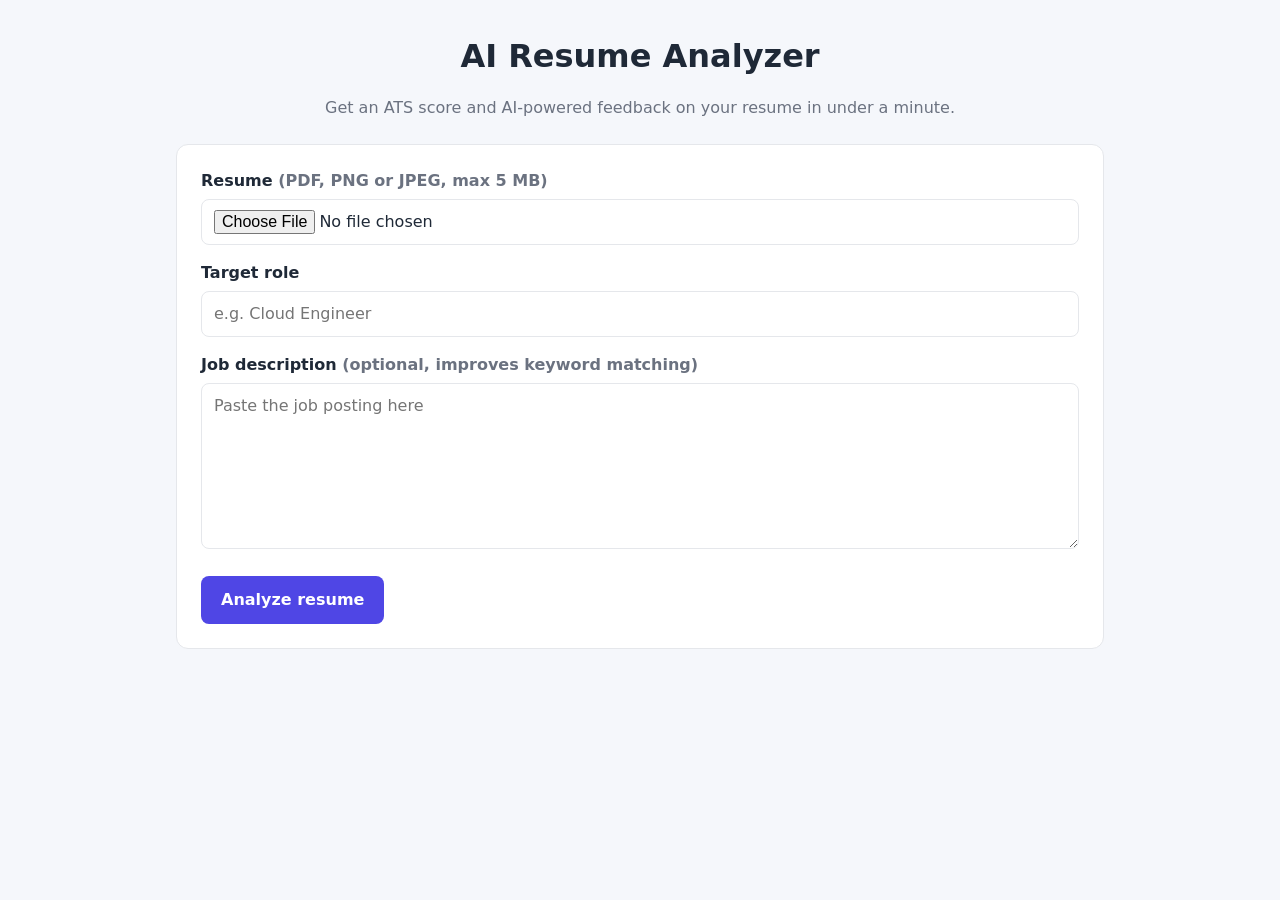
==== frontend/index.html @ 2b6183c2 "feat(ui): build dashboard with upload, live progress and results view" ====
<!doctype html>
<html lang="en">
<head>
  <meta charset="utf-8">
  <meta name="viewport" content="width=device-width, initial-scale=1">
  <title>AI Resume Analyzer</title>
  <link rel="stylesheet" href="styles.css">
</head>
<body>
  <main class="container">

    <header class="page-header">
      <h1>AI Resume Analyzer</h1>
      <p class="subtitle">Get an ATS score and AI-powered feedback on your resume in under a minute.</p>
    </header>

    <!-- 1. Upload form -->
    <section id="upload-section" class="card">
      <form id="upload-form" novalidate>
        <label for="resume-file">Resume <span class="muted">(PDF, PNG or JPEG, max 5 MB)</span></label>
        <input type="file" id="resume-file"
               accept=".pdf,.png,.jpg,.jpeg,application/pdf,image/png,image/jpeg">

        <label for="target-role">Target role</label>
        <input type="text" id="target-role" maxlength="100" placeholder="e.g. Cloud Engineer">

        <label for="job-description">Job description <span class="muted">(optional, improves keyword matching)</span></label>
        <textarea id="job-description" rows="6" maxlength="5000"
                  placeholder="Paste the job posting here"></textarea>

        <button type="submit" id="submit-btn">Analyze resume</button>
        <p id="form-error" class="error" role="alert" hidden></p>
      </form>
    </section>

    <!-- 2. Progress -->
    <section id="progress-section" class="card" hidden>
      <h2>Analyzing your resume…</h2>
      <ol class="steps" id="steps">
        <li>Uploading</li>
        <li>Reading document</li>
        <li>AI analysis</li>
        <li>Done</li>
      </ol>
      <p id="progress-text" class="muted"></p>
    </section>

    <!-- 3. Results -->
    <section id="results-section" hidden>
      <div class="card score-card">
        <div class="score-block">
          <p class="muted">ATS score<span id="result-role"></span></p>
          <p class="score"><span id="ats-score">0</span><span class="score-max">/100</span></p>
        </div>
        <div id="section-scores" class="section-scores"></div>
      </div>

      <div class="grid">
        <div class="card">
          <h3>Strengths</h3>
          <ul id="strengths-list"></ul>
        </div>
        <div class="card">
          <h3>Missing keywords</h3>
          <div id="keywords-list" class="chips"></div>
        </div>
        <div class="card wide">
          <h3>Suggested improvements</h3>
          <ol id="improvements-list"></ol>
        </div>
        <div class="card">
          <h3>Recommended skills</h3>
          <div id="skills-list" class="chips"></div>
        </div>
        <div class="card">
          <h3>Professional summary</h3>
          <p id="summary-text"></p>
          <button type="button" id="copy-summary" class="secondary">Copy summary</button>
        </div>
      </div>

      <button type="button" id="analyze-another" class="secondary">Analyze another resume</button>
    </section>

  </main>

  <script src="config.js"></script>
  <script src="app.js"></script>
</body>
</html>
---- frontend/styles.css ----
:root {
  --bg: #f5f7fb;
  --card: #ffffff;
  --text: #1f2937;
  --muted: #6b7280;
  --border: #e5e7eb;
  --primary: #4f46e5;
  --primary-hover: #4338ca;
  --good: #16a34a;
  --ok: #d97706;
  --bad: #dc2626;
  --radius: 12px;
}

* { box-sizing: border-box; }

body {
  margin: 0;
  background: var(--bg);
  color: var(--text);
  font-family: system-ui, -apple-system, "Segoe UI", Roboto, sans-serif;
  line-height: 1.5;
}

.container { max-width: 960px; margin: 0 auto; padding: 32px 16px 64px; }

.page-header { text-align: center; margin-bottom: 24px; }
.page-header h1 { margin: 0 0 4px; font-size: 2rem; }
.subtitle, .muted { color: var(--muted); }

.card {
  background: var(--card);
  border: 1px solid var(--border);
  border-radius: var(--radius);
  padding: 24px;
  margin-bottom: 16px;
}
.card h2, .card h3 { margin-top: 0; }

/* Form */
label { display: block; font-weight: 600; margin: 16px 0 6px; }
label:first-child { margin-top: 0; }
input[type="text"], textarea, input[type="file"] {
  width: 100%;
  padding: 10px 12px;
  border: 1px solid var(--border);
  border-radius: 8px;
  font: inherit;
  background: #fff;
}
textarea { resize: vertical; }

button {
  margin-top: 20px;
  padding: 12px 20px;
  border: none;
  border-radius: 8px;
  background: var(--primary);
  color: #fff;
  font: inherit;
  font-weight: 600;
  cursor: pointer;
}
button:hover { background: var(--primary-hover); }
button:disabled { opacity: 0.6; cursor: not-allowed; }
button.secondary { background: transparent; color: var(--primary); border: 1px solid var(--primary); }
button.secondary:hover { background: #eef2ff; }

.error { color: var(--bad); margin: 12px 0 0; }

/* Progress steps */
.steps { list-style: none; padding: 0; display: flex; gap: 8px; flex-wrap: wrap; }
.steps li {
  flex: 1;
  min-width: 120px;
  padding: 10px;
  border-radius: 8px;
  background: var(--bg);
  color: var(--muted);
  text-align: center;
  font-size: 0.9rem;
}
.steps li.active { background: #eef2ff; color: var(--primary); font-weight: 600; }
.steps li.done { background: #dcfce7; color: var(--good); }

/* Score */
.score-card { display: flex; gap: 32px; align-items: center; flex-wrap: wrap; }
.score-block { min-width: 160px; }
.score-block p { margin: 0; }
.score { font-size: 3.5rem; font-weight: 800; line-height: 1.1; }
.score-max { font-size: 1.25rem; color: var(--muted); font-weight: 600; }
.score.good { color: var(--good); }
.score.ok { color: var(--ok); }
.score.bad { color: var(--bad); }

.section-scores { flex: 1; min-width: 240px; }
.score-row { display: grid; grid-template-columns: 110px 1fr 36px; gap: 10px; align-items: center; margin: 6px 0; }
.score-row .bar { height: 8px; background: var(--bg); border-radius: 999px; overflow: hidden; }
.score-row .fill { height: 100%; background: var(--primary); border-radius: 999px; }
.score-row .label { text-transform: capitalize; font-size: 0.9rem; }
.score-row .value { text-align: right; font-weight: 600; font-size: 0.9rem; }

/* Results grid */
.grid { display: grid; grid-template-columns: 1fr 1fr; gap: 16px; }
.grid .card { margin-bottom: 0; }
.grid .wide { grid-column: 1 / -1; }
.grid ul, .grid ol { margin: 0; padding-left: 20px; }
.grid li { margin-bottom: 6px; }

.chips { display: flex; flex-wrap: wrap; gap: 8px; }
.chip { padding: 4px 12px; border-radius: 999px; background: #eef2ff; color: var(--primary); font-size: 0.875rem; }

#results-section > button { margin-top: 24px; }

/* Mobile */
@media (max-width: 640px) {
  .grid { grid-template-columns: 1fr; }
  .score { font-size: 2.75rem; }
}
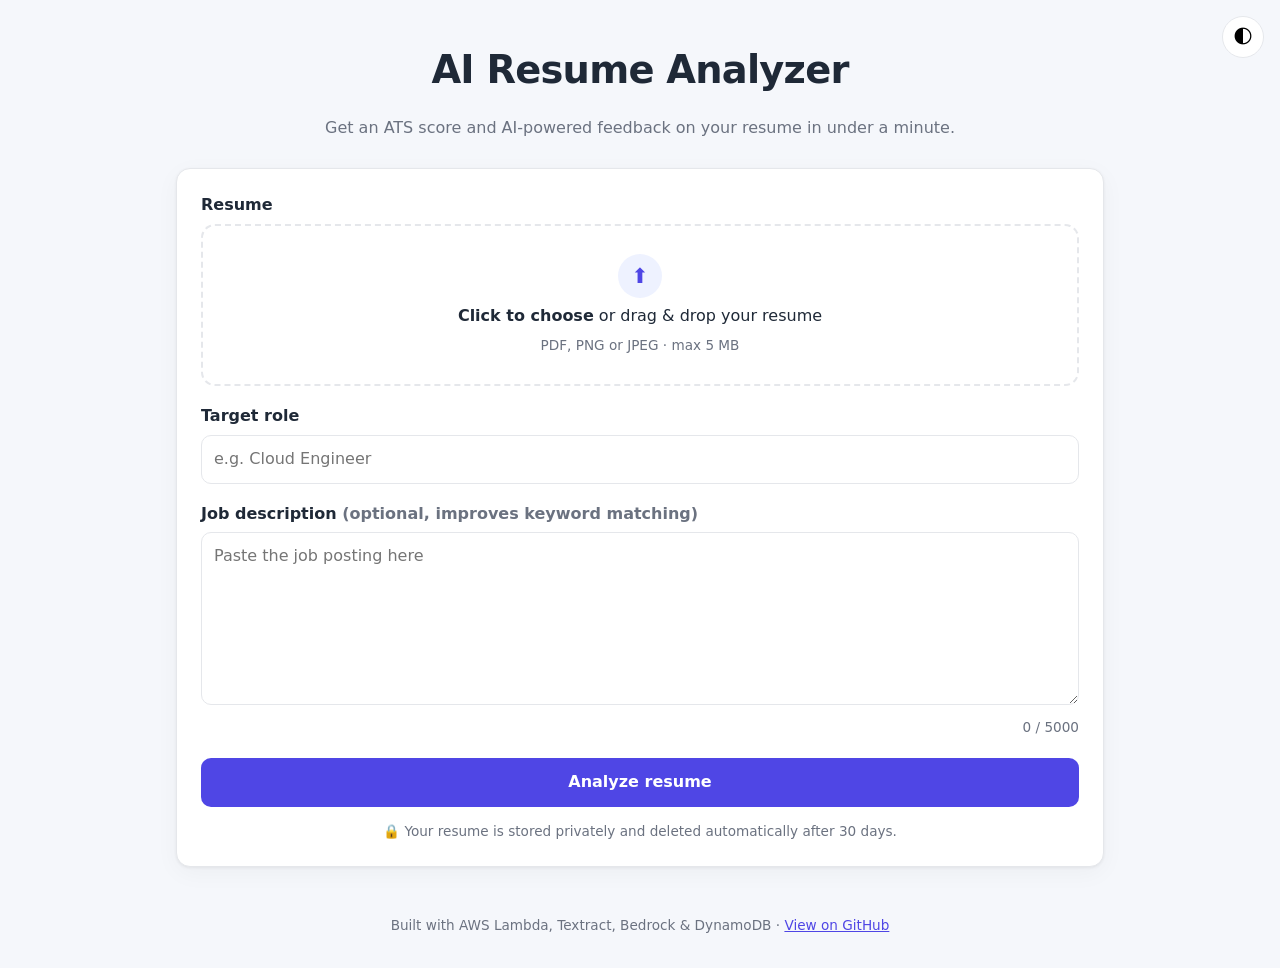
==== commit 1c4c1833: "feat(ui): polish dashboard and host on CloudFront with private S3 origin" ====
--- a/frontend/index.html
+++ b/frontend/index.html
@@ -4,9 +4,20 @@
   <meta charset="utf-8">
   <meta name="viewport" content="width=device-width, initial-scale=1">
   <title>AI Resume Analyzer</title>
+  <meta name="description" content="Get an ATS score and AI-powered feedback on your resume in under a minute.">
+  <link rel="icon" href="data:image/svg+xml,<svg xmlns='http://www.w3.org/2000/svg' viewBox='0 0 100 100'><text y='.9em' font-size='90'>📄</text></svg>">
   <link rel="stylesheet" href="styles.css">
+  <script>
+    // Apply a saved theme before the page paints, to avoid a flash of the wrong colors
+    try {
+      const saved = localStorage.getItem("theme");
+      if (saved) document.documentElement.dataset.theme = saved;
+    } catch (e) { /* storage unavailable */ }
+  </script>
 </head>
 <body>
+  <button type="button" id="theme-toggle" class="theme-toggle no-print" aria-label="Toggle dark mode">🌓</button>
+
   <main class="container">
 
     <header class="page-header">
@@ -17,9 +28,14 @@
     <!-- 1. Upload form -->
     <section id="upload-section" class="card">
       <form id="upload-form" novalidate>
-        <label for="resume-file">Resume <span class="muted">(PDF, PNG or JPEG, max 5 MB)</span></label>
-        <input type="file" id="resume-file"
-               accept=".pdf,.png,.jpg,.jpeg,application/pdf,image/png,image/jpeg">
+        <span class="field-label">Resume</span>
+        <label for="resume-file" id="dropzone" class="dropzone">
+          <input type="file" id="resume-file" class="visually-hidden"
+                 accept=".pdf,.png,.jpg,.jpeg,application/pdf,image/png,image/jpeg">
+          <span class="dropzone-icon" aria-hidden="true">⬆</span>
+          <span id="dropzone-text"><strong>Click to choose</strong> or drag &amp; drop your resume</span>
+          <span class="muted small">PDF, PNG or JPEG · max 5 MB</span>
+        </label>
 
         <label for="target-role">Target role</label>
         <input type="text" id="target-role" maxlength="100" placeholder="e.g. Cloud Engineer">
@@ -27,9 +43,11 @@
         <label for="job-description">Job description <span class="muted">(optional, improves keyword matching)</span></label>
         <textarea id="job-description" rows="6" maxlength="5000"
                   placeholder="Paste the job posting here"></textarea>
+        <p class="muted small char-count"><span id="jd-count">0</span> / 5000</p>
 
-        <button type="submit" id="submit-btn">Analyze resume</button>
+        <button type="submit" id="submit-btn" class="primary">Analyze resume</button>
         <p id="form-error" class="error" role="alert" hidden></p>
+        <p class="muted small privacy">🔒 Your resume is stored privately and deleted automatically after 30 days.</p>
       </form>
     </section>
 
@@ -37,52 +55,70 @@
     <section id="progress-section" class="card" hidden>
       <h2>Analyzing your resume…</h2>
       <ol class="steps" id="steps">
-        <li>Uploading</li>
-        <li>Reading document</li>
-        <li>AI analysis</li>
-        <li>Done</li>
+        <li><span class="step-icon"></span>Uploading</li>
+        <li><span class="step-icon"></span>Reading document</li>
+        <li><span class="step-icon"></span>AI analysis</li>
+        <li><span class="step-icon"></span>Done</li>
       </ol>
-      <p id="progress-text" class="muted"></p>
+      <p class="muted"><span id="progress-text">Starting…</span> · <span id="elapsed">0s</span></p>
     </section>
 
     <!-- 3. Results -->
     <section id="results-section" hidden>
       <div class="card score-card">
-        <div class="score-block">
-          <p class="muted">ATS score<span id="result-role"></span></p>
-          <p class="score"><span id="ats-score">0</span><span class="score-max">/100</span></p>
+        <div class="gauge">
+          <svg viewBox="0 0 120 120" aria-hidden="true">
+            <circle class="gauge-track" cx="60" cy="60" r="52"></circle>
+            <circle class="gauge-fill" id="gauge-fill" cx="60" cy="60" r="52"></circle>
+          </svg>
+          <div class="gauge-label">
+            <span id="ats-score">0</span>
+            <span class="muted small">ATS score</span>
+          </div>
         </div>
-        <div id="section-scores" class="section-scores"></div>
+        <div class="score-details">
+          <h2 id="score-headline"></h2>
+          <p class="muted" id="result-role"></p>
+          <div id="section-scores" class="section-scores"></div>
+        </div>
       </div>
 
       <div class="grid">
         <div class="card">
-          <h3>Strengths</h3>
+          <h3>💪 Strengths</h3>
           <ul id="strengths-list"></ul>
         </div>
         <div class="card">
-          <h3>Missing keywords</h3>
+          <h3>🔍 Missing keywords</h3>
           <div id="keywords-list" class="chips"></div>
         </div>
         <div class="card wide">
-          <h3>Suggested improvements</h3>
+          <h3>🛠️ Suggested improvements</h3>
           <ol id="improvements-list"></ol>
         </div>
         <div class="card">
-          <h3>Recommended skills</h3>
+          <h3>📚 Recommended skills</h3>
           <div id="skills-list" class="chips"></div>
         </div>
         <div class="card">
-          <h3>Professional summary</h3>
+          <h3>✍️ Professional summary</h3>
           <p id="summary-text"></p>
-          <button type="button" id="copy-summary" class="secondary">Copy summary</button>
+          <button type="button" id="copy-summary" class="secondary no-print">Copy summary</button>
         </div>
       </div>
 
-      <button type="button" id="analyze-another" class="secondary">Analyze another resume</button>
+      <div class="actions no-print">
+        <button type="button" id="download-report" class="primary">Download report (PDF)</button>
+        <button type="button" id="analyze-another" class="secondary">Analyze another resume</button>
+      </div>
     </section>
 
   </main>
+
+  <footer class="footer no-print">
+    Built with AWS Lambda, Textract, Bedrock &amp; DynamoDB ·
+    <a href="https://github.com/RisheDubs/ai-resume-analyzer" target="_blank" rel="noopener">View on GitHub</a>
+  </footer>
 
   <script src="config.js"></script>
   <script src="app.js"></script>
--- a/frontend/styles.css
+++ b/frontend/styles.css
@@ -1,17 +1,65 @@
+/* ---------- Theme ---------- */
 :root {
+  color-scheme: light;
   --bg: #f5f7fb;
   --card: #ffffff;
   --text: #1f2937;
   --muted: #6b7280;
   --border: #e5e7eb;
+  --input-bg: #ffffff;
+  --track: #e5e7eb;
   --primary: #4f46e5;
   --primary-hover: #4338ca;
+  --primary-soft: #eef2ff;
   --good: #16a34a;
+  --good-soft: #dcfce7;
   --ok: #d97706;
   --bad: #dc2626;
-  --radius: 12px;
-}
-
+  --radius: 14px;
+  --shadow: 0 1px 3px rgba(0, 0, 0, 0.06), 0 6px 24px rgba(0, 0, 0, 0.04);
+}
+
+@media (prefers-color-scheme: dark) {
+  :root:not([data-theme="light"]) {
+    color-scheme: dark;
+    --bg: #0f172a;
+    --card: #1e293b;
+    --text: #e2e8f0;
+    --muted: #94a3b8;
+    --border: #334155;
+    --input-bg: #0f172a;
+    --track: #334155;
+    --primary: #818cf8;
+    --primary-hover: #a5b4fc;
+    --primary-soft: #312e81;
+    --good: #4ade80;
+    --good-soft: #14532d;
+    --ok: #fbbf24;
+    --bad: #f87171;
+    --shadow: none;
+  }
+}
+
+:root[data-theme="dark"] {
+  color-scheme: dark;
+  --bg: #0f172a;
+  --card: #1e293b;
+  --text: #e2e8f0;
+  --muted: #94a3b8;
+  --border: #334155;
+  --input-bg: #0f172a;
+  --track: #334155;
+  --primary: #818cf8;
+  --primary-hover: #a5b4fc;
+  --primary-soft: #312e81;
+  --good: #4ade80;
+  --good-soft: #14532d;
+  --ok: #fbbf24;
+  --bad: #f87171;
+  --shadow: none;
+}
+
+/* ---------- Base ---------- */
 * { box-sizing: border-box; }
 
 body {
@@ -19,101 +67,212 @@
   background: var(--bg);
   color: var(--text);
   font-family: system-ui, -apple-system, "Segoe UI", Roboto, sans-serif;
-  line-height: 1.5;
-}
-
-.container { max-width: 960px; margin: 0 auto; padding: 32px 16px 64px; }
-
-.page-header { text-align: center; margin-bottom: 24px; }
-.page-header h1 { margin: 0 0 4px; font-size: 2rem; }
+  line-height: 1.55;
+  transition: background 0.2s, color 0.2s;
+}
+
+a { color: var(--primary); }
+
+.container { max-width: 960px; margin: 0 auto; padding: 40px 16px 32px; }
+
+.page-header { text-align: center; margin-bottom: 28px; }
+.page-header h1 { margin: 0 0 6px; font-size: clamp(1.75rem, 4vw, 2.4rem); letter-spacing: -0.02em; }
 .subtitle, .muted { color: var(--muted); }
+.small { font-size: 0.85rem; }
 
 .card {
   background: var(--card);
   border: 1px solid var(--border);
   border-radius: var(--radius);
+  box-shadow: var(--shadow);
   padding: 24px;
   margin-bottom: 16px;
 }
 .card h2, .card h3 { margin-top: 0; }
 
-/* Form */
-label { display: block; font-weight: 600; margin: 16px 0 6px; }
-label:first-child { margin-top: 0; }
-input[type="text"], textarea, input[type="file"] {
+.visually-hidden {
+  position: absolute; width: 1px; height: 1px; padding: 0; margin: -1px;
+  overflow: hidden; clip: rect(0, 0, 0, 0); border: 0;
+}
+
+/* ---------- Theme toggle ---------- */
+.theme-toggle {
+  position: fixed; top: 16px; right: 16px; z-index: 10;
+  width: 42px; height: 42px; padding: 0; margin: 0;
+  border-radius: 50%; border: 1px solid var(--border);
+  background: var(--card); font-size: 1.2rem; cursor: pointer;
+}
+.theme-toggle:hover { background: var(--primary-soft); }
+
+/* ---------- Form ---------- */
+label, .field-label { display: block; font-weight: 600; margin: 18px 0 6px; }
+.field-label { margin-top: 0; }
+
+input[type="text"], textarea {
   width: 100%;
-  padding: 10px 12px;
+  padding: 11px 12px;
   border: 1px solid var(--border);
-  border-radius: 8px;
+  border-radius: 10px;
+  background: var(--input-bg);
+  color: var(--text);
   font: inherit;
-  background: #fff;
+}
+input[type="text"]:focus, textarea:focus {
+  outline: none;
+  border-color: var(--primary);
+  box-shadow: 0 0 0 3px var(--primary-soft);
 }
 textarea { resize: vertical; }
-
+.char-count { text-align: right; margin: 4px 0 0; }
+
+.dropzone {
+  display: flex; flex-direction: column; align-items: center; gap: 6px;
+  margin: 0;
+  padding: 28px 16px;
+  border: 2px dashed var(--border);
+  border-radius: var(--radius);
+  background: var(--input-bg);
+  text-align: center;
+  font-weight: 400;
+  cursor: pointer;
+  transition: border-color 0.15s, background 0.15s;
+}
+.dropzone:hover, .dropzone.dragover { border-color: var(--primary); background: var(--primary-soft); }
+.dropzone.has-file { border-style: solid; border-color: var(--good); }
+.dropzone:focus-within { border-color: var(--primary); }
+.dropzone-icon {
+  width: 44px; height: 44px; display: grid; place-items: center;
+  border-radius: 50%; background: var(--primary-soft); color: var(--primary); font-size: 1.3rem;
+}
+
+/* ---------- Buttons ---------- */
 button {
   margin-top: 20px;
   padding: 12px 20px;
-  border: none;
-  border-radius: 8px;
-  background: var(--primary);
-  color: #fff;
+  border-radius: 10px;
   font: inherit;
   font-weight: 600;
   cursor: pointer;
-}
-button:hover { background: var(--primary-hover); }
+  transition: background 0.15s, transform 0.05s;
+}
+button:active { transform: translateY(1px); }
 button:disabled { opacity: 0.6; cursor: not-allowed; }
+button.primary { border: none; background: var(--primary); color: #fff; }
+button.primary:hover { background: var(--primary-hover); }
+:root[data-theme="dark"] button.primary { color: #0f172a; }
+@media (prefers-color-scheme: dark) {
+  :root:not([data-theme="light"]) button.primary { color: #0f172a; }
+}
 button.secondary { background: transparent; color: var(--primary); border: 1px solid var(--primary); }
-button.secondary:hover { background: #eef2ff; }
+button.secondary:hover { background: var(--primary-soft); }
+#submit-btn { width: 100%; }
 
 .error { color: var(--bad); margin: 12px 0 0; }
-
-/* Progress steps */
-.steps { list-style: none; padding: 0; display: flex; gap: 8px; flex-wrap: wrap; }
+.privacy { text-align: center; margin: 14px 0 0; }
+
+/* ---------- Progress ---------- */
+.steps { list-style: none; padding: 0; margin: 20px 0; display: grid; grid-template-columns: repeat(4, 1fr); gap: 8px; }
 .steps li {
-  flex: 1;
-  min-width: 120px;
-  padding: 10px;
-  border-radius: 8px;
+  display: flex; flex-direction: column; align-items: center; gap: 8px;
+  padding: 14px 8px;
+  border-radius: 10px;
   background: var(--bg);
   color: var(--muted);
   text-align: center;
   font-size: 0.9rem;
 }
-.steps li.active { background: #eef2ff; color: var(--primary); font-weight: 600; }
-.steps li.done { background: #dcfce7; color: var(--good); }
-
-/* Score */
+.step-icon {
+  width: 22px; height: 22px; border-radius: 50%;
+  border: 2px solid var(--border);
+  display: grid; place-items: center; font-size: 0.75rem; font-weight: 700;
+}
+.steps li.active { background: var(--primary-soft); color: var(--primary); font-weight: 600; }
+.steps li.active .step-icon {
+  border-color: var(--primary); border-top-color: transparent;
+  animation: spin 0.8s linear infinite;
+}
+.steps li.done { background: var(--good-soft); color: var(--good); }
+.steps li.done .step-icon { border-color: var(--good); background: var(--good); color: var(--card); }
+.steps li.done .step-icon::before { content: "✓"; }
+
+@keyframes spin { to { transform: rotate(360deg); } }
+
+/* ---------- Score card ---------- */
 .score-card { display: flex; gap: 32px; align-items: center; flex-wrap: wrap; }
-.score-block { min-width: 160px; }
-.score-block p { margin: 0; }
-.score { font-size: 3.5rem; font-weight: 800; line-height: 1.1; }
-.score-max { font-size: 1.25rem; color: var(--muted); font-weight: 600; }
-.score.good { color: var(--good); }
-.score.ok { color: var(--ok); }
-.score.bad { color: var(--bad); }
-
-.section-scores { flex: 1; min-width: 240px; }
-.score-row { display: grid; grid-template-columns: 110px 1fr 36px; gap: 10px; align-items: center; margin: 6px 0; }
-.score-row .bar { height: 8px; background: var(--bg); border-radius: 999px; overflow: hidden; }
-.score-row .fill { height: 100%; background: var(--primary); border-radius: 999px; }
+.gauge { position: relative; width: 160px; height: 160px; flex-shrink: 0; margin: 0 auto; }
+.gauge svg { width: 100%; height: 100%; transform: rotate(-90deg); }
+.gauge circle { fill: none; stroke-width: 10; }
+.gauge-track { stroke: var(--track); }
+.gauge-fill {
+  stroke: var(--primary);
+  stroke-linecap: round;
+  transition: stroke-dashoffset 1.2s ease-out, stroke 0.3s;
+}
+.gauge-fill.good { stroke: var(--good); }
+.gauge-fill.ok { stroke: var(--ok); }
+.gauge-fill.bad { stroke: var(--bad); }
+.gauge-label {
+  position: absolute; inset: 0;
+  display: flex; flex-direction: column; align-items: center; justify-content: center;
+}
+#ats-score { font-size: 2.75rem; font-weight: 800; line-height: 1; }
+
+.score-details { flex: 1; min-width: 260px; }
+.score-details h2 { margin: 0 0 2px; }
+.score-details p { margin: 0 0 12px; }
+
+.section-scores { margin-top: 8px; }
+.score-row { display: grid; grid-template-columns: 110px 1fr 36px; gap: 10px; align-items: center; margin: 8px 0; }
 .score-row .label { text-transform: capitalize; font-size: 0.9rem; }
+.score-row .bar { height: 8px; background: var(--track); border-radius: 999px; overflow: hidden; }
+.score-row .fill { height: 100%; width: 0; border-radius: 999px; background: var(--primary); transition: width 1s ease-out; }
+.score-row .fill.good { background: var(--good); }
+.score-row .fill.ok { background: var(--ok); }
+.score-row .fill.bad { background: var(--bad); }
 .score-row .value { text-align: right; font-weight: 600; font-size: 0.9rem; }
 
-/* Results grid */
+/* ---------- Results grid ---------- */
 .grid { display: grid; grid-template-columns: 1fr 1fr; gap: 16px; }
 .grid .card { margin-bottom: 0; }
 .grid .wide { grid-column: 1 / -1; }
 .grid ul, .grid ol { margin: 0; padding-left: 20px; }
-.grid li { margin-bottom: 6px; }
+.grid li { margin-bottom: 8px; }
 
 .chips { display: flex; flex-wrap: wrap; gap: 8px; }
-.chip { padding: 4px 12px; border-radius: 999px; background: #eef2ff; color: var(--primary); font-size: 0.875rem; }
-
-#results-section > button { margin-top: 24px; }
-
-/* Mobile */
+.chip {
+  padding: 4px 12px; border-radius: 999px;
+  background: var(--primary-soft); color: var(--primary);
+  font-size: 0.875rem; font-weight: 500;
+}
+
+.actions { display: flex; gap: 12px; flex-wrap: wrap; margin-top: 8px; }
+
+/* ---------- Footer ---------- */
+.footer { text-align: center; color: var(--muted); font-size: 0.85rem; padding: 0 16px 32px; }
+
+/* ---------- Mobile ---------- */
 @media (max-width: 640px) {
   .grid { grid-template-columns: 1fr; }
-  .score { font-size: 2.75rem; }
+  .steps { grid-template-columns: repeat(2, 1fr); }
+  .score-card { flex-direction: column; text-align: center; }
+  .score-row { text-align: left; }
+  .actions button { flex: 1; }
+}
+
+/* ---------- Accessibility: respect reduced-motion settings ---------- */
+@media (prefers-reduced-motion: reduce) {
+  *, *::before, *::after { transition: none !important; animation: none !important; }
+}
+
+/* ---------- Print / Save as PDF ---------- */
+@media print {
+  :root, :root[data-theme] {
+    --bg: #fff; --card: #fff; --text: #000; --muted: #555;
+    --border: #ccc; --track: #ddd; --primary-soft: #eee; --primary: #333;
+  }
+  body { background: #fff; }
+  .no-print, #upload-section, #progress-section { display: none !important; }
+  .container { padding-top: 0; }
+  .card { box-shadow: none; break-inside: avoid; }
+  .grid { grid-template-columns: 1fr 1fr; }
 }
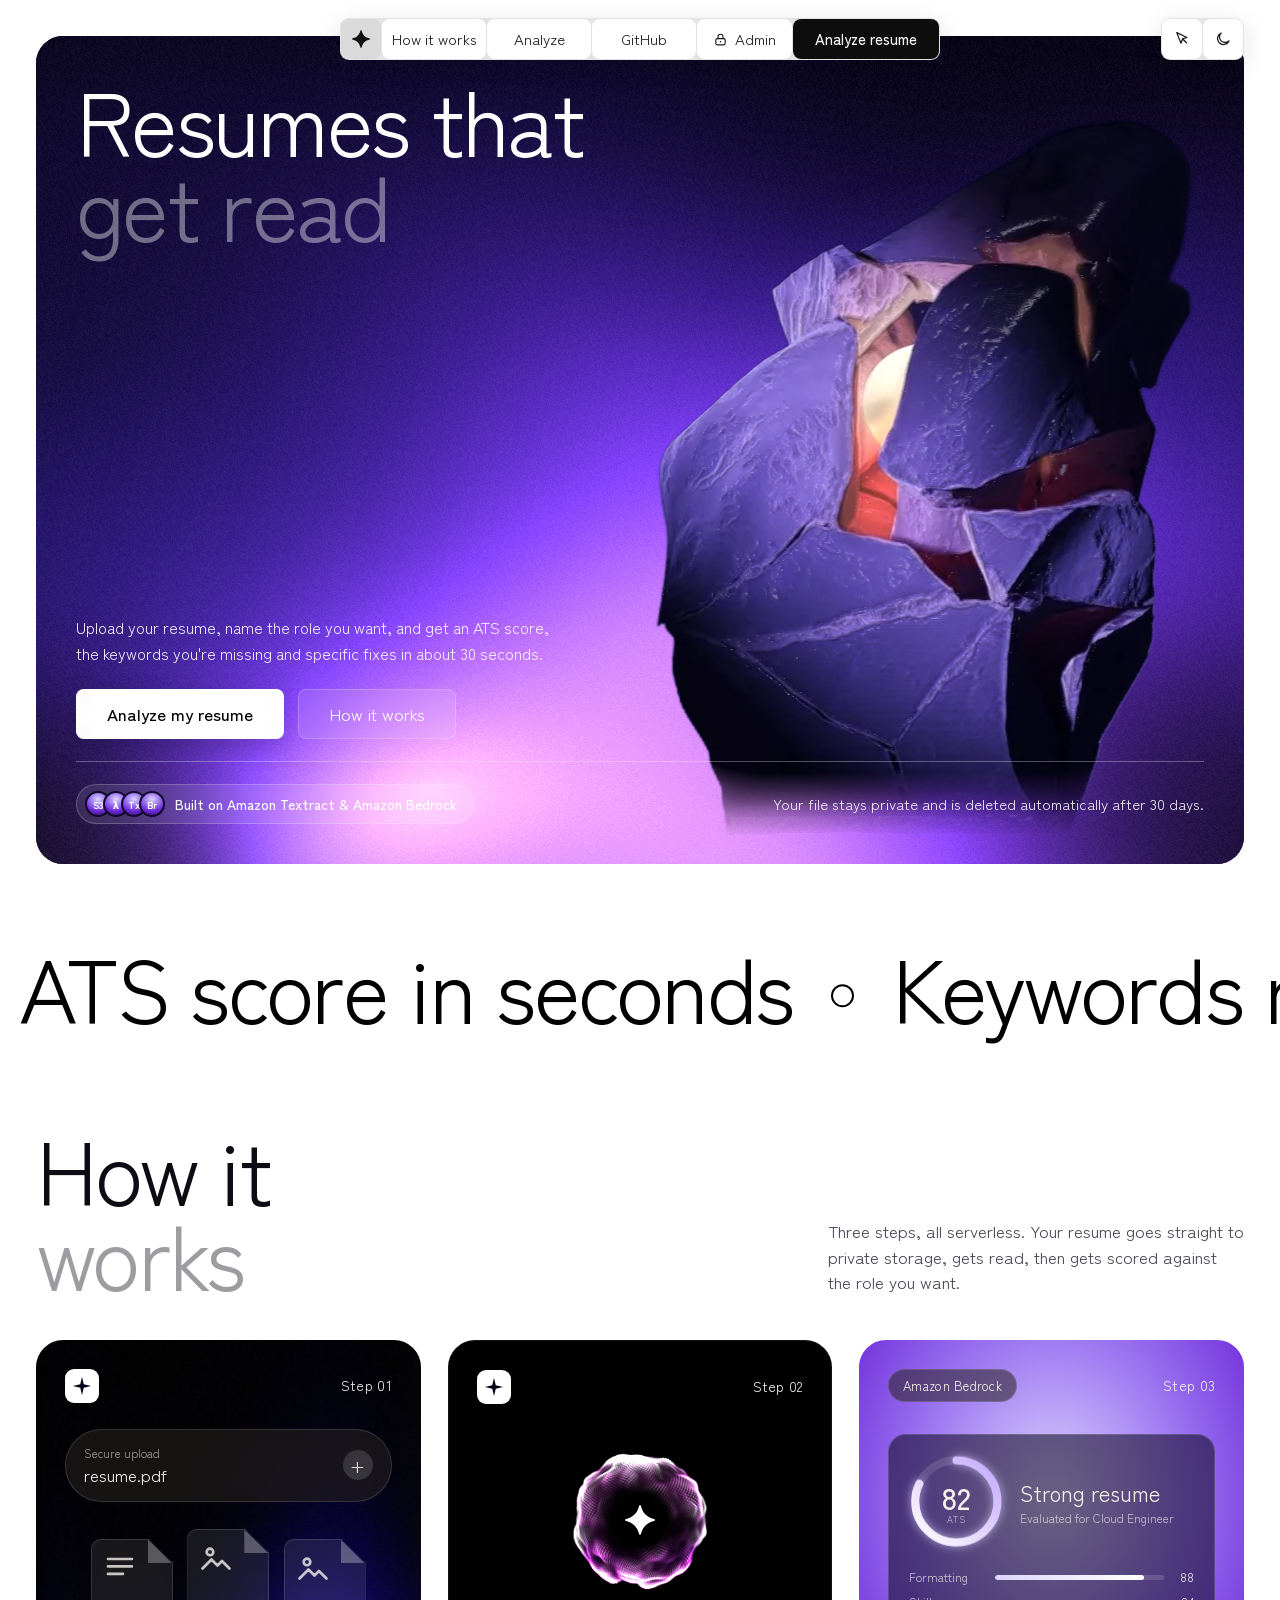
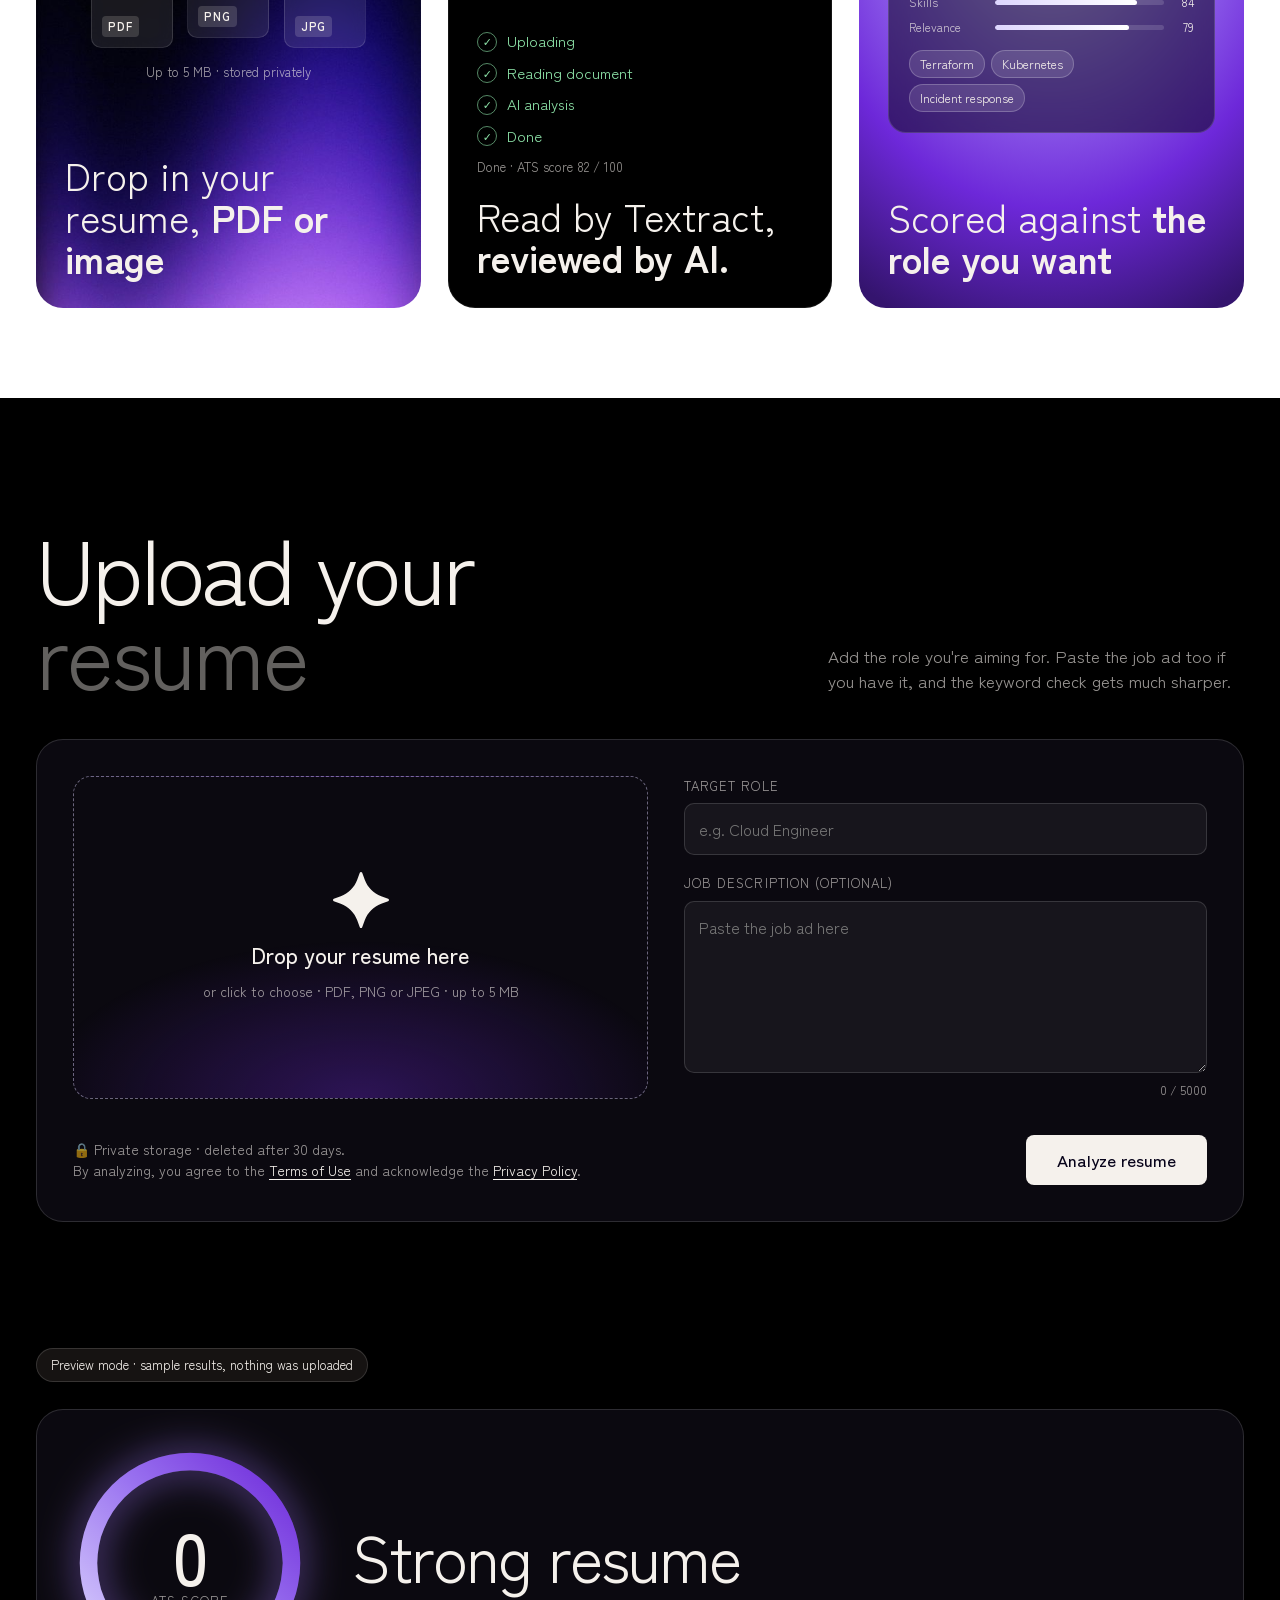
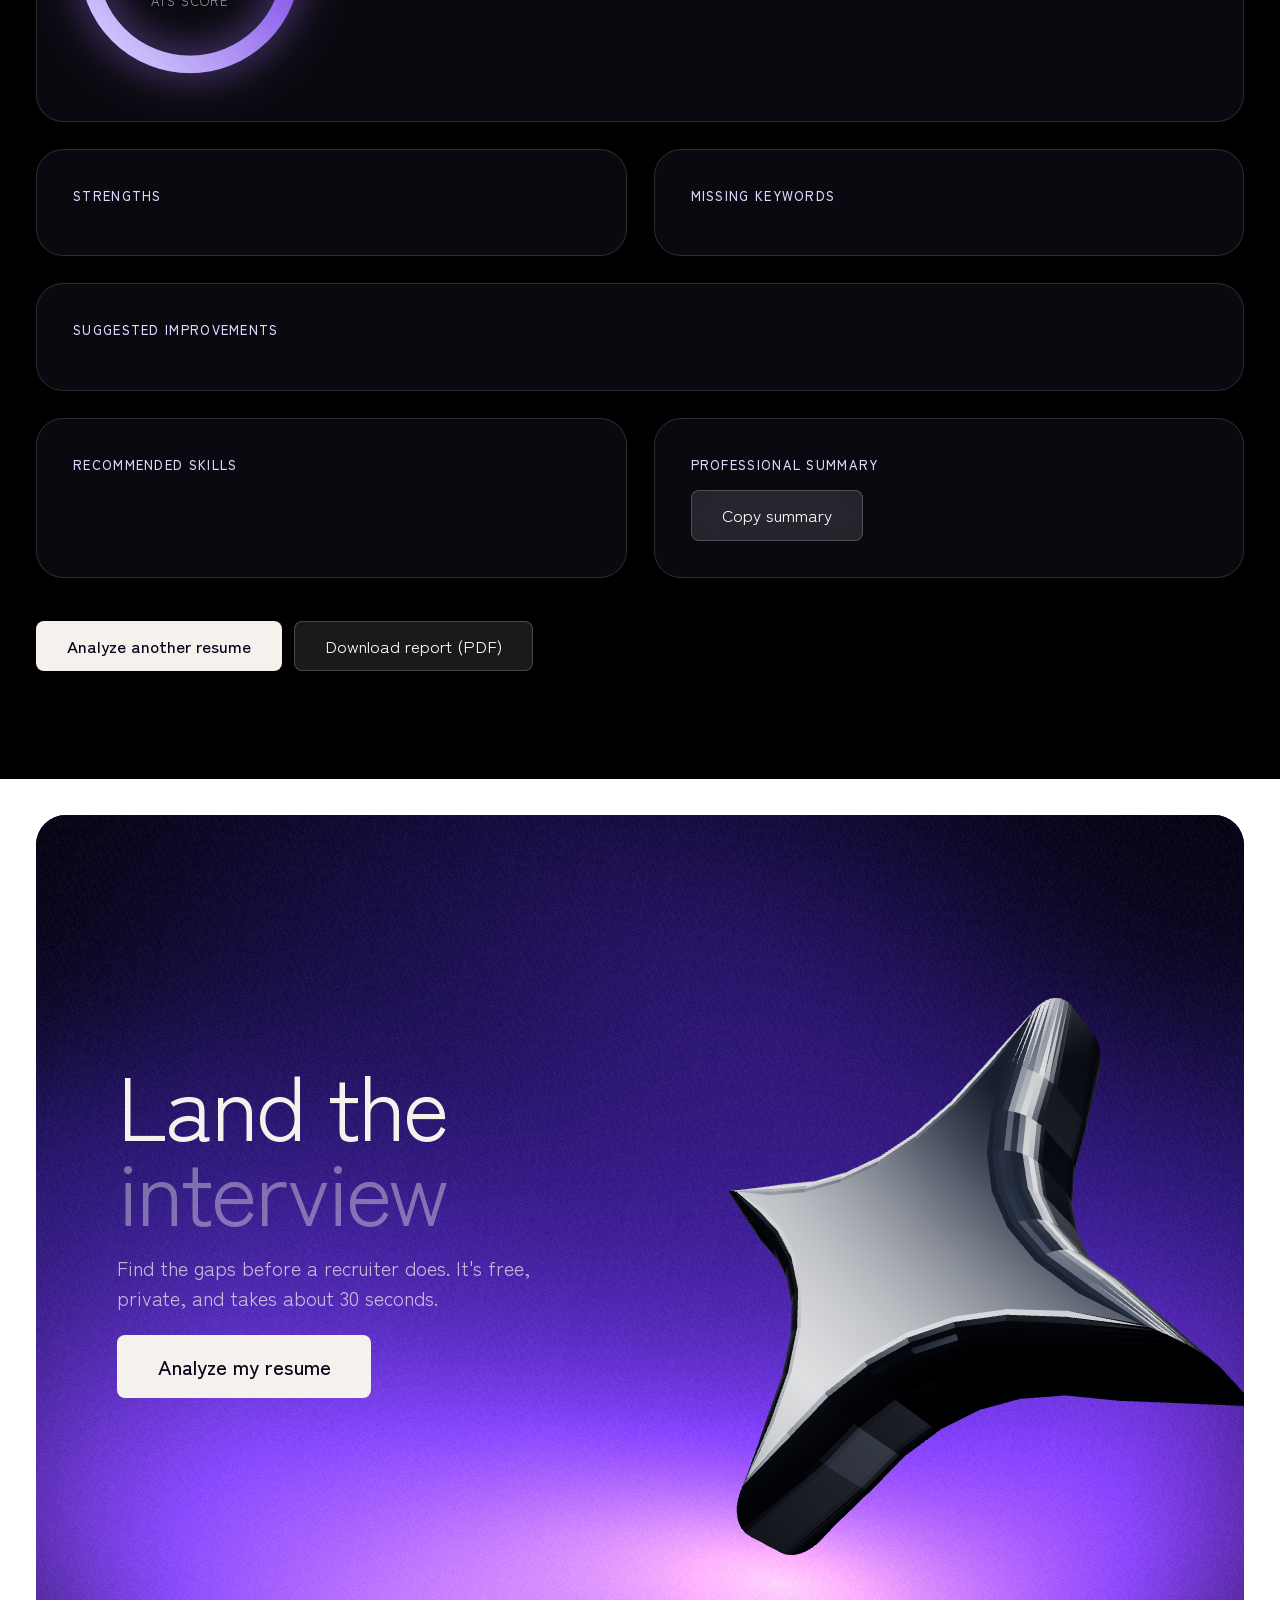
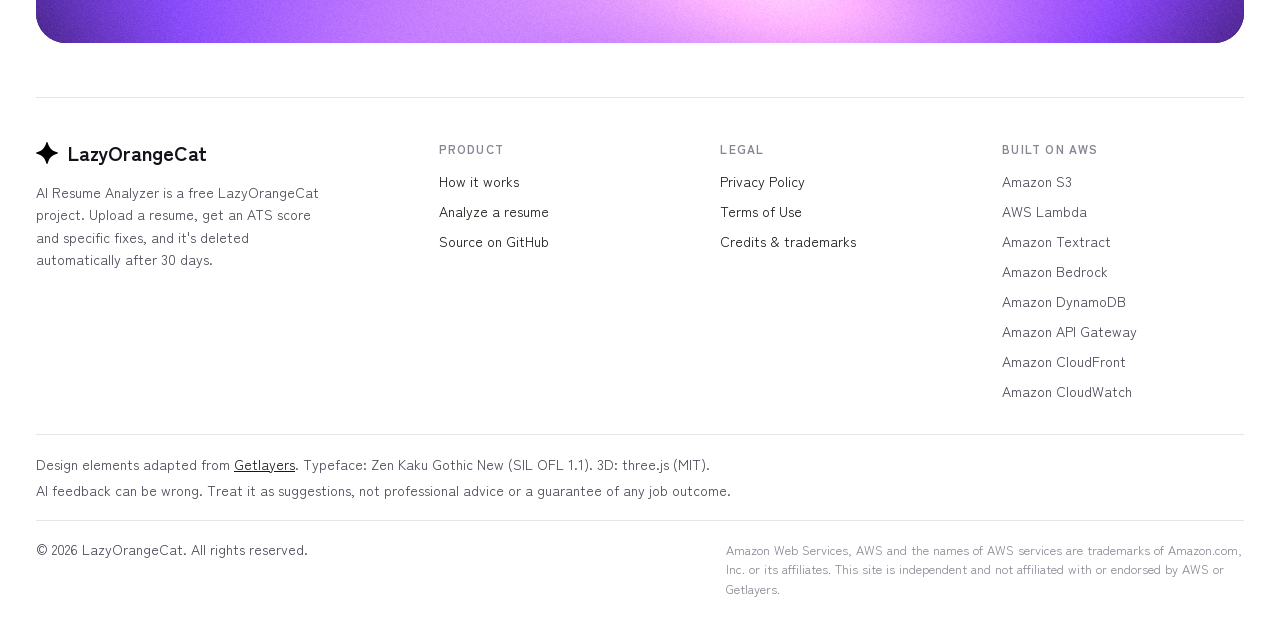
==== commit 0ff469a5: "Redesign: new home page, 3D hero, legal pages, footer, cursor and theme options" ====
--- a/frontend/index.html
+++ b/frontend/index.html
@@ -1,126 +1,1430 @@
 <!doctype html>
 <html lang="en">
 <head>
-  <meta charset="utf-8">
-  <meta name="viewport" content="width=device-width, initial-scale=1">
-  <title>AI Resume Analyzer</title>
-  <meta name="description" content="Get an ATS score and AI-powered feedback on your resume in under a minute.">
-  <link rel="icon" href="data:image/svg+xml,<svg xmlns='http://www.w3.org/2000/svg' viewBox='0 0 100 100'><text y='.9em' font-size='90'>📄</text></svg>">
-  <link rel="stylesheet" href="styles.css">
-  <script>
-    // Apply a saved theme before the page paints, to avoid a flash of the wrong colors
-    try {
-      const saved = localStorage.getItem("theme");
-      if (saved) document.documentElement.dataset.theme = saved;
-    } catch (e) { /* storage unavailable */ }
-  </script>
+<meta charset="utf-8">
+<meta name="viewport" content="width=device-width, initial-scale=1, viewport-fit=cover">
+<meta name="description" content="Upload your resume, name the role you want, and get an ATS score, missing keywords and specific fixes in about 30 seconds.">
+<link rel="icon" href="assets/star.svg" type="image/svg+xml">
+<title>AI Resume Analyzer</title>
+<script>try{document.documentElement.dataset.theme=localStorage.getItem("siteTheme")==="dark"?"dark":"light"}catch(e){document.documentElement.dataset.theme="light"}</script>
+<link rel="stylesheet" href="assets/fonts.css">
+<style>
+  /* Layout: white stage holding an inset dark hero card, a marquee band and step cards,
+     then a black analysis stage with aurora corners, results, and a framed chrome-star finale.
+     Deliberately single-theme (dark showreel look), so every color is set explicitly. */
+  :root {
+    color-scheme: dark;
+    --black: #000000;
+    --paper: #f5f1ec;
+    --ink: #07031a;
+    --white: #ffffff;
+    --muted: rgba(245, 241, 236, 0.62);
+    --glass: rgba(40, 36, 33, 0.55);
+    --glass-2: rgba(255, 255, 255, 0.08);
+    --glass-border: rgba(255, 255, 255, 0.14);
+    --hairline: rgba(255, 255, 255, 0.28);
+    --violet: #9a73f0;
+    --violet-deep: #6d28d9;
+    --violet-soft: #ddd6fe;
+    --good: #8de3a8;
+    --ok: #f5c46b;
+    --bad: #ff8fa3;
+    --nav-surface: #e3e3e3;
+    --nav-item: #ffffff;
+    --nav-logo: #dadada;
+    --nav-ink: #1a1a1a;
+    --nav-cta: #0d0d0d;
+    --nav-cta-ink: #f4f4f4;
+    --frame: #ffffff;
+    --card-violet: radial-gradient(95% 80% at 50% 28%, #ddd6fe 0%, #9a73f0 38%, #6d28d9 68%, #34146e 100%);
+    --loader-glow: rgba(154, 115, 240, 0.55);
+    --radius-btn: 8px;
+    --radius-card: 3vmin;
+    --font: "Zen Kaku Gothic New", "Hiragino Sans", "Segoe UI", system-ui, sans-serif;
+  }
+  * { box-sizing: border-box; margin: 0; }
+  html, body { scrollbar-width: none; }
+  html::-webkit-scrollbar, body::-webkit-scrollbar { display: none; }
+  body { background: var(--black); color: var(--paper); font-family: var(--font); overflow-x: hidden; line-height: 1.5; }
+  body.locked { overflow: hidden; }
+  a { color: inherit; }
+  button { font: inherit; cursor: pointer; }
+  :focus-visible { outline: 2px solid var(--violet); outline-offset: 3px; }
+  .gutter {
+    padding-left: max(4vmin, 16px, env(safe-area-inset-left, 0px));
+    padding-right: max(4vmin, 16px, env(safe-area-inset-right, 0px));
+  }
+  .big {
+    font-size: clamp(36px, 7vw, 132px); font-weight: 400; line-height: 0.95; letter-spacing: -0.03em;
+    display: flex; flex-direction: column; text-wrap: balance;
+  }
+  .big .dim { opacity: 0.4; }
+  .ltr { display: inline-block; will-change: transform, filter, opacity; }
+
+  /* ---------- Loader ---------- */
+  #loader {
+    position: fixed; inset: 0; z-index: 200; display: grid; place-items: center;
+    background: var(--black); overflow: hidden; transition: opacity 650ms ease-in-out, transform 650ms ease-in-out;
+  }
+  #loader .bloom { position: absolute; width: 78vmin; height: 78vmin; border-radius: 9999px; filter: blur(80px); background: var(--card-violet); opacity: 0; transition: opacity 900ms ease; }
+  #loader img { position: relative; width: 132px; height: 132px; filter: drop-shadow(0 0 28px var(--loader-glow)) invert(1); }
+  #loader.gone { opacity: 0; transform: translateY(-3vh); pointer-events: none; }
+
+  /* ---------- Nav ---------- */
+  .site-header { position: fixed; left: 0; top: calc(2vmin + env(safe-area-inset-top, 0px)); z-index: 100; width: 100%; display: flex; flex-direction: column; align-items: center; pointer-events: none; opacity: 0; transform: translateY(-10px); transition: opacity 700ms ease-in-out, transform 700ms ease-in-out; }
+  .site-header.revealed { opacity: 1; transform: none; }
+  .site-header nav { position: relative; pointer-events: auto; display: flex; align-items: stretch; padding: 1px; border-radius: 9px; background: var(--nav-surface); box-shadow: 0 6px 24px rgba(0,0,0,0.12); }
+  .nav-tile { position: relative; height: 40px; border-radius: 8px; display: grid; place-items: center; text-decoration: none; color: var(--nav-ink); font-size: 15px; border: 0; background: var(--nav-item); }
+  .nav-tile > span { position: relative; z-index: 2; display: inline-flex; align-items: center; gap: 7px; white-space: nowrap; transition: color 380ms ease; }
+  .nav-tile.lit > span { color: var(--nav-cta-ink); }
+  .nav-logo { width: 40px; background: var(--nav-logo); z-index: 3; cursor: pointer; }
+  .nav-logo svg { width: 18px; height: 18px; transition: transform 500ms cubic-bezier(.65,0,.35,1); }
+  .nav-logo:hover svg { transform: rotate(90deg); }
+  /* Everything after the star lives in one strip that can fold away */
+  .nav-rest { display: flex; overflow: hidden; margin-left: 1px; transition: width 700ms cubic-bezier(.65,0,.35,1), margin 700ms cubic-bezier(.65,0,.35,1), opacity 450ms ease; }
+  .nav-rest-inner { display: flex; gap: 1px; flex-shrink: 0; }
+  .nav-links { display: flex; gap: 1px; list-style: none; padding: 0; }
+  .nav-links a { width: 104px; }
+  .nav-admin { padding: 0 16px; }
+  .nav-admin svg { width: 15px; height: 15px; }
+  .nav-cta { padding: 0 22px; font-weight: 500; }
+  /* The black highlight that glides between items */
+  .nav-ind { position: absolute; left: 0; top: 1px; height: 40px; z-index: 1; border-radius: 8px; background: var(--nav-cta); pointer-events: none;
+    transition: transform 520ms cubic-bezier(.65,0,.35,1), width 520ms cubic-bezier(.65,0,.35,1), opacity 300ms ease; }
+  .site-header nav.collapsed .nav-rest { margin-left: 0; opacity: 0; }
+  .site-header nav.collapsed .nav-ind { opacity: 0; }
+  .site-header nav.collapsed .nav-logo { background: var(--nav-item); }
+  .site-header nav.no-anim .nav-ind, .site-header nav.no-anim .nav-rest { transition: none; }
+  @media (max-width: 760px) { .nav-links a { width: 78px; font-size: 13px; } .nav-cta { padding: 0 14px; font-size: 13px; } .nav-admin { padding: 0 12px; font-size: 13px; } }
+  @media (max-width: 560px) { .nav-links { display: none; } .nav-admin .lbl { display: none; } }
+
+  /* ---------- Hero ---------- */
+  .stage-white { background: var(--white); position: relative; z-index: 2; }
+  .hero-wrap { padding-block: 4vmin; height: 100vh; min-height: 560px; }
+  .hero { position: relative; height: 100%; overflow: hidden; border-radius: var(--radius-card); background: #05030c; }
+  .hero canvas { position: absolute; inset: 0; width: 100%; height: 100%; z-index: 1; display: block; }
+  .hero-fallback { position: absolute; inset: 0; background: radial-gradient(70% 60% at 45% 95%, #8a5cf0 0%, #3b1d8a 40%, #0a0618 80%); }
+  .hero-head { position: absolute; inset: 0; z-index: 3; padding: 40px; pointer-events: none; }
+  .hero-tilt { position: absolute; inset: 0; z-index: 4; perspective: 1400px; pointer-events: none; }
+  .tilt-card {
+    --tilt-base: translate(0, 0);
+    position: absolute; left: auto; right: 36px; top: 9%; height: 91%; width: auto; aspect-ratio: 501 / 669;
+    transform: var(--tilt-base);
+  }
+  .tilt-card::before { content: ""; position: absolute; inset: 12% 8% 18%; border-radius: 50%; pointer-events: none;
+    background: radial-gradient(closest-side, rgba(167,139,250,0.38), rgba(124,92,240,0.12) 60%, transparent); filter: blur(30px); }
+  .tilt-card img { position: relative; width: 100%; height: 100%; object-fit: contain; display: block;
+    filter: drop-shadow(0 30px 50px rgba(8,4,30,0.6)); }
+  .tilt-card canvas { position: absolute; inset: -14% -22%; width: 144%; height: 128%; display: block; opacity: 0; transition: opacity .8s ease; }
+  .tilt-card.gl canvas { opacity: 1; }
+  .tilt-card.gl img { opacity: 0; transition: opacity .5s ease; }
+  .tilt-card .score-chip { z-index: 2; left: 2%; right: auto; bottom: 7%; width: min(88%, 340px); box-shadow: 0 20px 50px rgba(0,0,0,0.45); }
+  .score-chip {
+    position: absolute; left: 14px; right: 14px; bottom: 14px; display: flex; align-items: center; gap: 12px;
+    padding: 12px 14px; border-radius: 14px; background: var(--glass); border: 1px solid var(--glass-border);
+    backdrop-filter: blur(12px); -webkit-backdrop-filter: blur(12px);
+  }
+  .score-chip b { font-size: 30px; font-weight: 700; line-height: 1; font-variant-numeric: tabular-nums; }
+  .score-chip small { display: block; font-size: 12px; opacity: 0.75; white-space: nowrap; overflow: hidden; text-overflow: ellipsis; }
+  .score-chip > div { min-width: 0; }
+  .hero-foot { position: absolute; left: 0; bottom: 0; width: 100%; z-index: 5; padding: 40px; display: flex; flex-direction: column; gap: 22px; color: var(--white); }
+  .hero-foot p.lede { max-width: 30rem; font-size: 16px; line-height: 1.6; opacity: 0.9; font-weight: 400; }
+  .btn-row { display: flex; flex-wrap: wrap; gap: 14px; }
+  /* Hero buttons: one white highlight slides to whichever button you point at */
+  .switch { position: relative; align-self: flex-start; }
+  .switch-ind { position: absolute; left: 0; top: 0; z-index: 0; border-radius: var(--radius-btn); background: var(--white); box-shadow: 0 8px 24px rgba(0,0,0,0.18); pointer-events: none;
+    transition: transform 480ms cubic-bezier(.3,1.25,.5,1), width 480ms cubic-bezier(.3,1.25,.5,1), height 480ms ease; }
+  .switch .sw { position: relative; z-index: 1; background: rgba(255,255,255,0.1); border-color: rgba(255,255,255,0.2); color: var(--white); backdrop-filter: blur(12px); -webkit-backdrop-filter: blur(12px); transition: color 300ms ease, background 300ms ease; }
+  .switch .sw.lit { color: #000; background: transparent; font-weight: 500; }
+  .switch.no-anim .switch-ind { transition: none; }
+  section[id], #sphere-stage { scroll-margin-top: 80px; }
+  .btn { display: inline-flex; align-items: center; justify-content: center; gap: 8px; padding: 14px 30px; border-radius: var(--radius-btn); font-size: 17px; text-decoration: none; border: 1px solid transparent; line-height: 1.2; }
+  .btn.solid { background: var(--white); color: #000; font-weight: 500; }
+  .btn.glass { background: rgba(255,255,255,0.1); border-color: rgba(255,255,255,0.2); color: var(--white); backdrop-filter: blur(12px); -webkit-backdrop-filter: blur(12px); }
+  .btn.ink { background: var(--ink); color: var(--paper); }
+  .btn.paper { background: var(--paper); color: var(--ink); font-weight: 500; }
+  .btn:disabled { opacity: 0.5; cursor: not-allowed; }
+  .hero-rule { height: 1px; background: rgba(255,255,255,0.3); }
+  .hero-meta { display: flex; flex-wrap: wrap; gap: 16px; align-items: center; justify-content: space-between; }
+  .pill { display: inline-flex; align-items: center; gap: 10px; padding: 6px 16px 6px 8px; border-radius: 999px; background: rgba(255,255,255,0.1); border: 1px solid rgba(255,255,255,0.2); font-size: 14px; font-weight: 500; backdrop-filter: blur(12px); -webkit-backdrop-filter: blur(12px); }
+  .pill .dots { display: flex; }
+  .pill .dots i { width: 26px; height: 26px; border-radius: 50%; border: 2px solid #120a2a; margin-left: -8px; display: grid; place-items: center; font-style: normal; font-size: 10px; font-weight: 700; background: var(--card-violet); }
+  .pill .dots i:first-child { margin-left: 0; }
+  .hero-meta p { max-width: 28rem; text-align: right; font-size: 15px; opacity: 0.9; }
+  /* Tablets and small laptops: keep the image card clear of the copy */
+  @media (min-width: 761px) and (max-width: 1180px) {
+    .hero-head { padding-top: 72px; }
+    .tilt-card { right: 36px; top: 12%; height: 88%; }
+    .hero-foot p.lede { max-width: min(30rem, 52%); }
+    .hero-meta p { text-align: left; }
+  }
+  @media (min-width: 761px) and (max-width: 1180px) and (orientation: portrait) {
+    .tilt-card { --tilt-base: translate(-50%, -50%); right: auto; left: 50%; top: 44%; height: auto; width: min(48vw, 34vh); }
+    .hero-foot p.lede { max-width: 30rem; }
+  }
+  @media (min-width: 761px) and (max-height: 520px) { .hero-tilt { display: none; } }
+
+  /* Phones: stack headline, image card and copy so nothing can overlap */
+  @media (max-width: 760px) {
+    .hero-wrap { height: 100svh; min-height: 600px; }
+    .hero { display: flex; flex-direction: column; }
+    .hero-head { position: relative; inset: auto; padding: 72px 20px 0; }
+    .hero-tilt { position: relative; inset: auto; flex: 1 1 auto; min-height: 0; display: flex; align-items: center; justify-content: center; padding: 14px 0; }
+    .tilt-card { --tilt-base: translate(0, 0); position: relative; left: auto; right: auto; top: auto; height: min(100%, 380px); width: auto; max-width: 80vw; }
+    .score-chip { left: 8px; right: 8px; bottom: 8px; padding: 8px 10px; gap: 8px; border-radius: 10px; font-size: 13px; line-height: 1.25; }
+    .score-chip b { font-size: 22px; }
+    .score-chip small { font-size: 10px; }
+    .hero-foot { position: relative; padding: 0 20px 20px; gap: 14px; margin-top: auto; }
+    .hero-foot p.lede { font-size: 14px; }
+    .hero-rule, .hero-meta { display: none; }
+    .btn-row .btn { flex: 1; padding: 12px 14px; font-size: 15px; white-space: nowrap; }
+  }
+  /* Phones held sideways: drop the image card and let the copy follow the headline */
+  @media (max-width: 760px) and (max-height: 600px) {
+    .hero-wrap { height: auto; min-height: 0; }
+    .hero { height: auto; }
+    .hero-tilt { display: none; }
+    .hero-foot { margin-top: 24px; }
+  }
+  @media (max-width: 760px) { .switch { align-self: stretch; } }
+  @media (max-width: 480px) { .big { font-size: 11vw; } }
+
+  /* ---------- Marquee ---------- */
+  .marquee { overflow: hidden; padding-block: 4vmin; color: #000; }
+  .marquee-row { display: flex; width: max-content; animation: marquee 25s linear infinite; }
+  .marquee-row span { display: inline-flex; align-items: center; gap: 3vw; padding: 0 1.5vw; font-size: 7vw; letter-spacing: -0.03em; white-space: nowrap; line-height: 1.1; }
+  .marquee-row span::after { content: ""; width: 1.5vw; height: 1.5vw; border: 2px solid #000; border-radius: 50%; transform: translateY(0.8vw); }
+  @keyframes marquee { to { transform: translateX(-50%); } }
+
+  /* ---------- How it works ---------- */
+  .how { padding-block: 6vmin 10vmin; color: #0d0b14; display: grid; gap: 5vmin; }
+  .how-head { display: flex; flex-wrap: wrap; gap: 20px; align-items: flex-end; justify-content: space-between; }
+  .how-head p { max-width: 26rem; font-size: 17px; color: #4a4553; }
+  .cards { display: grid; grid-template-columns: repeat(3, minmax(0, 1fr)); gap: 3vmin; perspective: 1500px; }
+  .step-card {
+    position: relative; aspect-ratio: 42 / 62; border-radius: var(--radius-card); overflow: hidden;
+    transform-style: preserve-3d; transition: transform 500ms cubic-bezier(.2,.8,.2,1); min-width: 0;
+  }
+  .step-card > img { position: absolute; inset: 0; width: 100%; height: 100%; object-fit: cover; }
+  .step-card .over { position: absolute; inset: 0; display: flex; flex-direction: column; padding: clamp(18px, 3.2vmin, 34px); }
+  .step-card.dark .over, .step-card.violet .over { color: var(--paper); }
+  .step-card.light .over { color: #1a1714; }
+  .step-card.violet { background: var(--card-violet); }
+  .card-top { display: flex; align-items: center; justify-content: space-between; font-size: 14px; letter-spacing: 0.02em; }
+  .logo-tile { width: 34px; height: 34px; border-radius: 9px; background: var(--white); color: var(--ink); display: grid; place-items: center; }
+  .logo-tile svg { width: 22px; height: 22px; }
+  .glass-pill { margin-top: 26px; display: flex; align-items: center; justify-content: space-between; gap: 12px; padding: 14px 18px; border-radius: 40px; background: var(--glass); border: 1px solid var(--glass-border); backdrop-filter: blur(10px); -webkit-backdrop-filter: blur(10px); }
+  .glass-pill small { display: block; font-size: 12px; opacity: 0.6; }
+  .glass-pill span { font-size: 17px; }
+  .badge { width: 30px; height: 30px; border-radius: 50%; background: var(--glass-border); display: grid; place-items: center; flex-shrink: 0; }
+  .search-bar { margin-block: auto; display: flex; align-items: center; gap: 12px; padding: 14px 16px; border-radius: 40px; background: #161310; color: var(--paper); font-size: 14px; min-width: 0; }
+  .search-bar span.q { flex: 1; min-width: 0; overflow: hidden; text-overflow: ellipsis; white-space: nowrap; opacity: 0.85; }
+  .search-bar .badge { background: rgba(255,255,255,0.12); }
+  .card-title { margin-top: auto; font-size: clamp(22px, 3vw, 40px); font-weight: 400; line-height: 1.08; }
+  .card-title strong { font-weight: 700; }
+  .step-card.light .card-title { color: var(--paper); }
+  .step-card.light .card-title strong { color: var(--white); }
+  .tag { display: inline-block; padding: 6px 14px; border-radius: 999px; background: var(--glass); border: 1px solid var(--glass-border); font-size: 13px; backdrop-filter: blur(10px); -webkit-backdrop-filter: blur(10px); }
+  /* Step 1: file types */
+  .file-row { margin-block: auto; display: grid; justify-items: center; gap: 14px; }
+  .files { display: flex; gap: clamp(10px, 1.6vmin, 18px); align-items: flex-end; }
+  .file {
+    position: relative; width: clamp(62px, 6.4vw, 92px); aspect-ratio: 3 / 4; border-radius: 10px; padding: 10px;
+    display: flex; flex-direction: column; justify-content: space-between; color: var(--paper);
+    background: rgba(255,255,255,0.09); border: 1px solid var(--glass-border); backdrop-filter: blur(10px); -webkit-backdrop-filter: blur(10px);
+    clip-path: polygon(0 0, 70% 0, 100% 22%, 100% 100%, 0 100%); animation: floaty 4.2s ease-in-out infinite;
+  }
+  .file::after { content: ""; position: absolute; top: 0; right: 0; width: 30%; height: 22%; background: rgba(255,255,255,0.28); clip-path: polygon(0 0, 0 100%, 100% 100%); }
+  .file:nth-child(2) { animation-delay: -1.4s; transform: translateY(-10px); }
+  .file:nth-child(3) { animation-delay: -2.8s; }
+  .file svg { width: 60%; height: auto; opacity: 0.8; }
+  .file { animation-play-state: paused; }
+  .step-card.playing .file, .step-card.playing .mini-logo { animation-play-state: running; }
+  .step-card .mini-logo { animation-play-state: paused; }
+  .file b { align-self: flex-start; font-size: 11px; font-weight: 700; letter-spacing: 0.08em; padding: 2px 6px; border-radius: 4px; background: rgba(245,241,236,0.16); }
+  .file-cap { font-size: 13px; opacity: 0.65; }
+  @keyframes floaty { 50% { translate: 0 -8px; } }
+
+  /* Step 2: the real analysis screen in miniature */
+  .step-card.black { background: #000; border: 1px solid rgba(255,255,255,0.08); }
+  .step-card.black .over { color: var(--paper); }
+  .mini-stage { position: relative; flex: 1 1 auto; min-height: 150px; margin: 6px -12px 0; }
+  .mini-stage canvas { position: absolute; inset: 0; width: 100%; height: 100%; display: block; }
+  .mini-logo { position: absolute; left: 50%; top: 50%; width: 30px; height: 30px; transform: translate(-50%, -50%); background: var(--white); -webkit-mask: url(assets/star.svg) center / contain no-repeat; mask: url(assets/star.svg) center / contain no-repeat; animation: pulse 2.4s ease-in-out infinite; }
+  .mini-steps { list-style: none; padding: 0; display: grid; gap: 9px; }
+  .mini-steps li { display: flex; align-items: center; gap: 10px; font-size: 15px; color: var(--muted); transition: color 300ms ease; }
+  .mini-steps li::before { content: ""; width: 18px; height: 18px; border-radius: 50%; border: 1.5px solid rgba(255,255,255,0.25); flex-shrink: 0; display: grid; place-items: center; font-size: 11px; transition: border-color 300ms, box-shadow 300ms, background 300ms; }
+  .mini-steps li.active { color: var(--white); }
+  .mini-steps li.active::before { border-color: var(--violet); box-shadow: 0 0 12px rgba(154,115,240,0.85); background: radial-gradient(circle, var(--violet) 32%, transparent 38%); }
+  .mini-steps li.done { color: var(--good); }
+  .mini-steps li.done::before { content: "\2713"; border-color: rgba(141,227,168,0.6); color: var(--good); }
+  .mini-status { margin-top: 10px; font-size: 13px; color: var(--muted); font-variant-numeric: tabular-nums; }
+  .step-card.black .card-title { margin-top: 18px; }
+
+  /* Step 3: a miniature results panel */
+  .mini-results { margin-block: auto; display: grid; gap: 14px; padding: clamp(14px, 2.2vmin, 22px); border-radius: 2vmin; background: rgba(12, 6, 30, 0.55); border: 1px solid var(--glass-border); backdrop-filter: blur(12px); -webkit-backdrop-filter: blur(12px); }
+  .mini-head { display: flex; align-items: center; gap: 16px; }
+  .mini-gauge { position: relative; width: clamp(76px, 7.4vw, 104px); aspect-ratio: 1; flex-shrink: 0; }
+  .mini-gauge svg { width: 100%; height: 100%; transform: rotate(-90deg); overflow: visible; }
+  .mini-gauge circle { fill: none; stroke-width: 10; }
+  .mini-gauge .track { stroke: rgba(255,255,255,0.12); }
+  .mini-gauge .fill { stroke: url(#miniGrad); stroke-linecap: round; transition: stroke-dashoffset 1.4s cubic-bezier(.2,.8,.2,1); filter: drop-shadow(0 0 6px rgba(221,214,254,0.7)); }
+  .mini-gauge .lab { position: absolute; inset: 0; display: grid; place-content: center; text-align: center; }
+  .mini-gauge b { font-size: clamp(22px, 2.4vw, 32px); font-weight: 500; line-height: 1; font-variant-numeric: tabular-nums; }
+  .mini-gauge small { font-size: 9px; letter-spacing: 0.08em; text-transform: uppercase; opacity: 0.7; }
+  .mini-head h4 { font-size: clamp(18px, 1.7vw, 24px); font-weight: 400; line-height: 1.1; }
+  .mini-head p { font-size: 12px; opacity: 0.7; margin-top: 4px; }
+  .mini-bars { display: grid; gap: 7px; }
+  .mini-bar { display: grid; grid-template-columns: 78px minmax(0, 1fr) 22px; gap: 8px; align-items: center; font-size: 12px; }
+  .mini-bar .n { opacity: 0.75; }
+  .mini-bar .v { text-align: right; font-variant-numeric: tabular-nums; }
+  .mini-bar .track2 { height: 5px; border-radius: 99px; background: rgba(255,255,255,0.14); overflow: hidden; }
+  .mini-bar i { display: block; height: 100%; width: 0; border-radius: 99px; background: linear-gradient(90deg, #ddd6fe, #ffffff); transition: width 1.2s cubic-bezier(.2,.8,.2,1); }
+  .mini-chips { display: flex; flex-wrap: wrap; gap: 6px; }
+  .mini-chips span { padding: 4px 10px; border-radius: 999px; font-size: 12px; background: rgba(255,255,255,0.12); border: 1px solid rgba(255,255,255,0.22); }
+  /* Below laptop width the three columns get too narrow, so stack them */
+  @media (max-width: 1179px) { .cards { grid-template-columns: minmax(0, 640px); justify-content: center; } .step-card { aspect-ratio: auto; min-height: 480px; } .mini-stage { min-height: 200px; } }
+
+  /* ---------- Dark stage ---------- */
+  #aurora { position: fixed; inset: 0; width: 100%; height: 100%; z-index: 1; pointer-events: none; opacity: 0; transition: opacity 600ms ease; }
+  .dark-stage { position: relative; z-index: 2; }
+  .analyze { padding-block: 14vmin 10vmin; display: grid; gap: 5vmin; }
+  .analyze-head { display: flex; flex-wrap: wrap; gap: 20px; justify-content: space-between; align-items: flex-end; }
+  .analyze-head p { max-width: 26rem; color: var(--muted); font-size: 17px; }
+  .panel { background: rgba(20, 17, 30, 0.55); border: 1px solid var(--glass-border); border-radius: var(--radius-card); padding: clamp(20px, 4vmin, 44px); backdrop-filter: blur(18px); -webkit-backdrop-filter: blur(18px); }
+  form.upload { display: grid; grid-template-columns: minmax(0, 1.1fr) minmax(0, 1fr); gap: 4vmin; }
+  .field { display: grid; gap: 8px; min-width: 0; }
+  .field + .field { margin-top: 18px; }
+  .field label, .field .lab { font-size: 13px; letter-spacing: 0.08em; text-transform: uppercase; color: var(--muted); }
+  .field input[type="text"], .field textarea {
+    width: 100%; font: inherit; font-size: 16px; color: var(--paper); background: rgba(255,255,255,0.05);
+    border: 1px solid var(--glass-border); border-radius: 10px; padding: 13px 14px;
+  }
+  .field textarea { resize: vertical; min-height: 120px; }
+  .field input:focus, .field textarea:focus { outline: none; border-color: var(--violet); box-shadow: 0 0 0 3px rgba(154,115,240,0.25); }
+  .drop {
+    position: relative; height: 100%; min-height: 280px; border-radius: 2vmin; display: grid; place-items: center; text-align: center;
+    border: 1.5px dashed rgba(221,214,254,0.45); background: radial-gradient(80% 70% at 50% 100%, rgba(109,40,217,0.35), transparent 70%);
+    cursor: pointer; padding: 24px; transition: border-color 200ms, background 200ms;
+  }
+  .drop:hover, .drop.over { border-color: var(--violet-soft); background: radial-gradient(80% 70% at 50% 100%, rgba(154,115,240,0.5), transparent 75%); }
+  .drop.has-file { border-style: solid; border-color: var(--good); }
+  .drop-inner { display: grid; gap: 10px; justify-items: center; }
+  .drop-star { width: 56px; height: 56px; background: var(--paper); -webkit-mask: url(assets/star.svg) center / contain no-repeat; mask: url(assets/star.svg) center / contain no-repeat; }
+  .drop strong { font-size: 22px; font-weight: 500; }
+  .drop .hint { color: var(--muted); font-size: 14px; }
+  .sr-only { position: absolute; width: 1px; height: 1px; padding: 0; margin: -1px; overflow: hidden; clip: rect(0,0,0,0); border: 0; }
+  .form-foot { grid-column: 1 / -1; display: flex; flex-wrap: wrap; gap: 14px 24px; align-items: center; justify-content: space-between; }
+  .form-foot .note { color: var(--muted); font-size: 14px; }
+  .error { color: var(--bad); font-size: 15px; }
+  .count { text-align: right; font-size: 12px; color: var(--muted); }
+  @media (max-width: 860px) { form.upload { grid-template-columns: 1fr; } .drop { min-height: 200px; } }
+
+  /* ---------- Analyzing (particle sphere) ---------- */
+  .sphere-stage { position: relative; height: min(84vh, 760px); min-height: 520px; border-radius: var(--radius-card); overflow: hidden; background: #000; border: 1px solid var(--glass-border); }
+  .sphere-stage canvas { position: absolute; inset: 0; width: 100%; height: 100%; display: block; }
+  .sphere-logo { position: absolute; left: 50%; top: 50%; width: 10vh; height: 10vh; transform: translate(-50%, -50%); background: var(--white); -webkit-mask: url(assets/star.svg) center / contain no-repeat; mask: url(assets/star.svg) center / contain no-repeat; z-index: 3; animation: pulse 2.4s ease-in-out infinite; }
+  @keyframes pulse { 50% { transform: translate(-50%, -50%) scale(0.86) rotate(45deg); } }
+  .sphere-h1 { position: absolute; left: 4vmin; top: 4vmin; z-index: 4; font-size: clamp(56px, 12vmin, 160px); line-height: 0.85; font-weight: 400; letter-spacing: -0.03em; }
+  .sphere-h2 { position: absolute; right: 4vmin; bottom: 4vmin; z-index: 4; display: flex; flex-direction: column; align-items: flex-end; font-size: clamp(64px, 16vmin, 210px); line-height: 0.85; font-weight: 400; letter-spacing: -0.03em; }
+  .sphere-info { position: absolute; left: 4vmin; bottom: 4vmin; z-index: 5; display: grid; gap: 12px; max-width: min(420px, 60%); }
+  .steps { display: flex; flex-wrap: wrap; gap: 8px; list-style: none; padding: 0; }
+  .steps li { padding: 6px 12px; border-radius: 999px; font-size: 13px; background: var(--glass); border: 1px solid var(--glass-border); color: var(--muted); }
+  .steps li.active { color: var(--white); border-color: var(--violet); box-shadow: 0 0 18px rgba(154,115,240,0.45); }
+  .steps li.done { color: var(--good); border-color: rgba(141,227,168,0.4); }
+  .status { font-size: 15px; color: var(--paper); }
+  .status .mono { font-variant-numeric: tabular-nums; color: var(--muted); }
+  /* Portrait tablets and phones: both headings at the top, progress at the bottom */
+  @media (max-width: 1100px) and (orientation: portrait), (max-width: 640px) {
+    .sphere-stage { --h1: clamp(44px, 11vmin, 110px); }
+    .sphere-h1 { top: max(4vmin, 24px); left: max(4vmin, 16px); font-size: var(--h1); }
+    .sphere-h2 { top: calc(max(4vmin, 24px) + var(--h1) * 0.95); right: max(4vmin, 16px); bottom: auto; font-size: calc(var(--h1) * 1.1); }
+    .sphere-info { left: max(4vmin, 16px); right: max(4vmin, 16px); max-width: none; bottom: max(4vmin, 16px); top: auto; }
+  }
+
+  /* ---------- Results ---------- */
+  .results { padding-block: 4vmin 12vmin; display: grid; gap: 3vmin; }
+  .demo-banner { justify-self: start; }
+  .score-panel { display: grid; grid-template-columns: auto minmax(0, 1fr); gap: 5vmin; align-items: center; }
+  .gauge { position: relative; width: clamp(180px, 26vmin, 260px); aspect-ratio: 1; }
+  .gauge svg { width: 100%; height: 100%; transform: rotate(-90deg); overflow: visible; }
+  .gauge circle { fill: none; stroke-width: 9; }
+  .gauge .track { stroke: rgba(255,255,255,0.1); }
+  .gauge .fill { stroke: url(#gaugeGrad); stroke-linecap: round; transition: stroke-dashoffset 1.4s cubic-bezier(.2,.8,.2,1); filter: drop-shadow(0 0 10px rgba(154,115,240,0.7)); }
+  .gauge-label { position: absolute; inset: 0; display: grid; place-content: center; text-align: center; }
+  .gauge-label b { font-size: clamp(52px, 8vmin, 84px); font-weight: 500; line-height: 1; font-variant-numeric: tabular-nums; }
+  .gauge-label small { color: var(--muted); font-size: 13px; letter-spacing: 0.08em; text-transform: uppercase; }
+  .score-copy h2 { font-size: clamp(34px, 5vw, 72px); font-weight: 400; line-height: 0.98; letter-spacing: -0.03em; }
+  .score-copy .role { color: var(--muted); margin: 10px 0 20px; }
+  .bars { display: grid; gap: 10px; max-width: 560px; }
+  .bar-row { display: grid; grid-template-columns: 120px minmax(0, 1fr) 36px; gap: 12px; align-items: center; font-size: 14px; }
+  .bar-row .name { text-transform: capitalize; color: var(--muted); }
+  .bar { height: 6px; border-radius: 99px; background: rgba(255,255,255,0.1); overflow: hidden; }
+  .bar i { display: block; height: 100%; width: 0; border-radius: 99px; background: linear-gradient(90deg, #6d28d9, #c4a8ff); transition: width 1.2s cubic-bezier(.2,.8,.2,1); }
+  .bar-row .val { text-align: right; font-variant-numeric: tabular-nums; }
+  .r-grid { display: grid; grid-template-columns: repeat(2, minmax(0, 1fr)); gap: 3vmin; }
+  .r-grid .wide { grid-column: 1 / -1; }
+  .r-card h3 { font-size: 13px; letter-spacing: 0.1em; text-transform: uppercase; color: var(--violet-soft); font-weight: 500; margin-bottom: 14px; }
+  .r-card ul, .r-card ol { padding-left: 20px; display: grid; gap: 10px; }
+  .r-card li { line-height: 1.55; }
+  .chips { display: flex; flex-wrap: wrap; gap: 8px; }
+  .chip { padding: 6px 14px; border-radius: 999px; font-size: 14px; background: rgba(154,115,240,0.16); border: 1px solid rgba(154,115,240,0.4); color: var(--violet-soft); }
+  .summary { font-size: clamp(17px, 1.6vw, 21px); line-height: 1.6; }
+  .r-actions { display: flex; flex-wrap: wrap; gap: 12px; margin-top: 16px; }
+  @media (max-width: 760px) {
+    .score-panel { grid-template-columns: 1fr; justify-items: start; }
+    .r-grid { grid-template-columns: 1fr; }
+    .bar-row { grid-template-columns: 100px minmax(0, 1fr) 32px; }
+  }
+
+  /* ---------- Finale ---------- */
+  .finale-wrap { background: var(--white); padding-block: 4vmin; position: relative; z-index: 2; }
+  .finale { position: relative; height: min(92vh, 860px); min-height: 520px; border-radius: 30px; overflow: hidden; background: var(--ink); }
+  .finale canvas { position: absolute; inset: 0; width: 100%; height: 100%; display: block; }
+  .finale-fallback { position: absolute; inset: 0; background: radial-gradient(70% 60% at 45% 0%, #8a5cf0 0%, #3b1d8a 40%, #07031a 80%); }
+  .finale-copy { position: absolute; inset: 0; z-index: 2; display: flex; flex-direction: column; justify-content: center; align-items: flex-start; gap: 2.5vmin; padding: 9vmin; pointer-events: none; }
+  .finale-copy p { max-width: 28rem; font-size: clamp(16px, 2.2vmin, 20px); color: rgba(245,241,236,0.72); line-height: 1.5; }
+  .finale-copy .btn { pointer-events: auto; font-size: clamp(16px, 2.3vmin, 21px); padding: 2vmin 4.4vmin; }
+  @media (max-width: 700px) {
+    .finale-copy { justify-content: flex-start; padding: 72px 24px 24px; }
+    .finale-copy .btn { padding: 12px 20px; }
+  }
+  footer { background: var(--white); color: #4a4553; font-size: 14px; padding-block: 2vmin 5vmin; position: relative; z-index: 2; }
+  footer a { color: #1a1714; }
+  .site-foot { --sf-line: rgba(0,0,0,0.1); }
+  .sf-grid { display: grid; grid-template-columns: minmax(0, 1.5fr) repeat(3, minmax(0, 1fr)); gap: 32px 40px; padding: 40px 0 32px; border-top: 1px solid var(--sf-line); }
+  .sf-logo { display: inline-flex; align-items: center; gap: 10px; text-decoration: none; font-size: 20px; font-weight: 700; color: #14121a; letter-spacing: -0.01em; }
+  .sf-logo img { width: 22px; height: 22px; }
+  .sf-brand p { margin: 12px 0 0; line-height: 1.6; max-width: 36ch; }
+  .sf-col { display: flex; flex-direction: column; gap: 9px; align-items: flex-start; }
+  .sf-col h2 { margin: 2px 0 4px; font-size: 12px; font-weight: 700; letter-spacing: 0.1em; text-transform: uppercase; color: #8a8494; }
+  .sf-col a { text-decoration: none; }
+  .sf-col a:hover, .sf-credits a:hover, .sf-brand a:hover { text-decoration: underline; text-underline-offset: 3px; }
+  .sf-stack { margin: 0; padding: 0; list-style: none; display: grid; gap: 9px; }
+  @media (min-width: 521px) and (max-width: 900px) { .sf-stack { grid-template-columns: repeat(2, max-content); column-gap: 28px; } }
+  .sf-credits { border-top: 1px solid var(--sf-line); padding: 18px 0; display: grid; gap: 4px; }
+  .sf-credits p { margin: 0; line-height: 1.6; }
+  .sf-bottom { border-top: 1px solid var(--sf-line); padding-top: 18px; display: flex; flex-wrap: wrap; gap: 8px 32px; justify-content: space-between; align-items: baseline; }
+  .sf-tm { font-size: 12.5px; color: #8a8494; max-width: 74ch; line-height: 1.55; }
+  @media (max-width: 900px) { .sf-grid { grid-template-columns: repeat(2, minmax(0, 1fr)); } .sf-brand { grid-column: 1 / -1; } }
+  @media (max-width: 520px) { .sf-grid { grid-template-columns: minmax(0, 1fr); gap: 26px; } }
+  .form-foot .note a { color: var(--paper); text-underline-offset: 3px; }
+  .toast { position: fixed; left: 50%; bottom: calc(24px + env(safe-area-inset-bottom, 0px)); transform: translateX(-50%); z-index: 150; background: var(--paper); color: var(--ink); padding: 10px 16px; border-radius: 8px; font-size: 14px; }
+
+  /* ---------- Dark theme: the white frames and nav go dark; the showreel stages stay as they are ---------- */
+  :root[data-theme="dark"] {
+    --frame: #0b0a10;
+    --nav-surface: #2a2733; --nav-item: #16141c; --nav-logo: #24212d; --nav-ink: #ebe8f2; --nav-cta: #f1eef7; --nav-cta-ink: #120f18;
+  }
+  .stage-white, .finale-wrap, footer { transition: background-color 450ms ease, color 450ms ease; }
+  :root[data-theme="dark"] .stage-white, :root[data-theme="dark"] .finale-wrap, :root[data-theme="dark"] footer { background: var(--frame); }
+  :root[data-theme="dark"] .marquee { color: var(--paper); }
+  :root[data-theme="dark"] .marquee-row span::after { border-color: var(--paper); }
+  :root[data-theme="dark"] .how { color: var(--paper); }
+  :root[data-theme="dark"] .how-head p { color: var(--muted); }
+  :root[data-theme="dark"] footer { color: var(--muted); }
+  :root[data-theme="dark"] footer a, :root[data-theme="dark"] .sf-logo { color: var(--paper); }
+  :root[data-theme="dark"] .site-foot { --sf-line: rgba(255,255,255,0.1); }
+  :root[data-theme="dark"] .sf-logo img { filter: invert(1); }
+  :root[data-theme="dark"] .hero, :root[data-theme="dark"] .finale, :root[data-theme="dark"] .step-card { box-shadow: 0 0 0 1px rgba(255,255,255,0.07); }
+  :root[data-theme="dark"] .nav-logo svg path { fill: var(--nav-ink); }
+  :root[data-theme="dark"] .site-header nav, :root[data-theme="dark"] .prefs { box-shadow: 0 6px 24px rgba(0,0,0,0.45); }
+
+  @media (prefers-reduced-motion: reduce) {
+    .marquee-row, .sphere-logo { animation: none; }
+    *, *::before, *::after { transition-duration: 1ms !important; }
+  }
+</style>
 </head>
 <body>
-  <button type="button" id="theme-toggle" class="theme-toggle no-print" aria-label="Toggle dark mode">🌓</button>
-
-  <main class="container">
-
-    <header class="page-header">
-      <h1>AI Resume Analyzer</h1>
-      <p class="subtitle">Get an ATS score and AI-powered feedback on your resume in under a minute.</p>
-    </header>
-
-    <!-- 1. Upload form -->
-    <section id="upload-section" class="card">
-      <form id="upload-form" novalidate>
-        <span class="field-label">Resume</span>
-        <label for="resume-file" id="dropzone" class="dropzone">
-          <input type="file" id="resume-file" class="visually-hidden"
-                 accept=".pdf,.png,.jpg,.jpeg,application/pdf,image/png,image/jpeg">
-          <span class="dropzone-icon" aria-hidden="true">⬆</span>
-          <span id="dropzone-text"><strong>Click to choose</strong> or drag &amp; drop your resume</span>
-          <span class="muted small">PDF, PNG or JPEG · max 5 MB</span>
-        </label>
-
-        <label for="target-role">Target role</label>
-        <input type="text" id="target-role" maxlength="100" placeholder="e.g. Cloud Engineer">
-
-        <label for="job-description">Job description <span class="muted">(optional, improves keyword matching)</span></label>
-        <textarea id="job-description" rows="6" maxlength="5000"
-                  placeholder="Paste the job posting here"></textarea>
-        <p class="muted small char-count"><span id="jd-count">0</span> / 5000</p>
-
-        <button type="submit" id="submit-btn" class="primary">Analyze resume</button>
-        <p id="form-error" class="error" role="alert" hidden></p>
-        <p class="muted small privacy">🔒 Your resume is stored privately and deleted automatically after 30 days.</p>
-      </form>
+<script src="config.js"></script>
+<!-- Loader -->
+<div id="loader" aria-hidden="true">
+  <div class="bloom" id="loader-bloom"></div>
+  <img src="assets/star.svg" alt="" id="loader-star">
+</div>
+
+<!-- Header -->
+<header class="site-header" id="site-header">
+  <nav aria-label="Main" id="nav" class="no-anim">
+    <span class="nav-ind" aria-hidden="true"></span>
+    <a class="nav-tile nav-logo" href="#top" aria-label="Home">
+      <svg viewBox="0 0 523 523" aria-hidden="true"><path fill="#111" d="M250.168 7.835c3.866-10.447 18.642-10.447 22.508 0l23.962 64.758c26.335 71.167 82.445 127.278 153.612 153.612l64.758 23.962c10.447 3.866 10.447 18.643 0 22.509l-64.757 23.962c-71.167 26.334-127.278 82.445-153.613 153.612l-23.962 64.757c-3.866 10.448-18.642 10.448-22.508 0l-23.963-64.757c-26.334-71.167-82.445-127.278-153.612-153.612L7.836 272.676c-10.447-3.866-10.447-18.643 0-22.509l64.757-23.962c71.167-26.334 127.278-82.445 153.612-153.612z"/></svg>
+    </a>
+    <div class="nav-rest" id="nav-rest">
+      <div class="nav-rest-inner">
+        <ul class="nav-links">
+          <li><a class="nav-tile" href="#how"><span>How it works</span></a></li>
+          <li><a class="nav-tile" href="#analyze"><span>Analyze</span></a></li>
+          <li><a class="nav-tile" href="https://github.com/RisheDubs/ai-resume-analyzer" target="_blank" rel="noopener"><span>GitHub</span></a></li>
+        </ul>
+        <a class="nav-tile nav-admin" href="dev/index.html" aria-label="Admin"><span><svg viewBox="0 0 24 24" fill="none" stroke="currentColor" stroke-width="1.8" stroke-linecap="round" stroke-linejoin="round" aria-hidden="true"><rect x="4.5" y="10.5" width="15" height="10" rx="2.5"/><path d="M8 10.5V7.5a4 4 0 0 1 8 0v3"/><circle cx="12" cy="15.5" r="1.2" fill="currentColor" stroke="none"/></svg><span class="lbl">Admin</span></span></a>
+        <a class="nav-tile nav-cta lit" href="#analyze"><span>Analyze resume</span></a>
+      </div>
+    </div>
+  </nav>
+</header>
+
+<main id="top">
+  <!-- Hero -->
+  <div class="stage-white">
+    <section class="hero-wrap gutter" aria-label="Introduction">
+      <div class="hero" id="hero">
+        <div class="hero-fallback"></div>
+        <canvas id="hero-gl" aria-hidden="true"></canvas>
+        <div class="hero-head">
+          <h1 class="big" id="hero-title" style="color:#fff"><span data-split>Resumes that</span><span class="dim" data-split>get read</span></h1>
+        </div>
+        <div class="hero-tilt" aria-hidden="true">
+          <div class="tilt-card" id="tilt-card">
+            <img src="assets/stone-cut.webp" alt="">
+            <canvas id="stone3d" aria-hidden="true"></canvas>
+          </div>
+        </div>
+        <div class="hero-foot" id="hero-foot">
+          <p class="lede">Upload your resume, name the role you want, and get an ATS score, the keywords you're missing and specific fixes in about 30 seconds.</p>
+          <div class="btn-row switch no-anim" id="hero-switch">
+            <span class="switch-ind" aria-hidden="true"></span>
+            <a class="btn sw lit" href="#analyze">Analyze my resume</a>
+            <a class="btn sw" href="#how">How it works</a>
+          </div>
+          <div class="hero-rule"></div>
+          <div class="hero-meta">
+            <span class="pill"><span class="dots"><i>S3</i><i>λ</i><i>Tx</i><i>Br</i></span>Built on Amazon Textract &amp; Amazon Bedrock</span>
+            <p>Your file stays private and is deleted automatically after 30 days.</p>
+          </div>
+        </div>
+      </div>
     </section>
 
-    <!-- 2. Progress -->
-    <section id="progress-section" class="card" hidden>
-      <h2>Analyzing your resume…</h2>
-      <ol class="steps" id="steps">
-        <li><span class="step-icon"></span>Uploading</li>
-        <li><span class="step-icon"></span>Reading document</li>
-        <li><span class="step-icon"></span>AI analysis</li>
-        <li><span class="step-icon"></span>Done</li>
-      </ol>
-      <p class="muted"><span id="progress-text">Starting…</span> · <span id="elapsed">0s</span></p>
+    <!-- Marquee -->
+    <div class="marquee" aria-hidden="true">
+      <div class="marquee-row">
+        <span>ATS score in seconds</span><span>Keywords recruiters search</span><span>Fixes you can act on</span><span>A summary that sounds like you</span>
+        <span>ATS score in seconds</span><span>Keywords recruiters search</span><span>Fixes you can act on</span><span>A summary that sounds like you</span>
+      </div>
+    </div>
+
+    <!-- How it works -->
+    <section class="how gutter" id="how" aria-labelledby="how-title">
+      <div class="how-head">
+        <h2 class="big" id="how-title"><span>How it</span><span class="dim">works</span></h2>
+        <p>Three steps, all serverless. Your resume goes straight to private storage, gets read, then gets scored against the role you want.</p>
+      </div>
+      <div class="cards">
+        <article class="step-card dark">
+          <img src="assets/card-2.jpg" alt="">
+          <div class="over">
+            <div class="card-top"><span class="logo-tile"><svg viewBox="0 0 24 24"><path fill="currentColor" d="M12 2 L13.9 10.1 L22 12 L13.9 13.9 L12 22 L10.1 13.9 L2 12 L10.1 10.1 Z"/></svg></span><span>Step 01</span></div>
+            <div class="glass-pill"><div><small>Secure upload</small><span>resume.pdf</span></div><span class="badge">+</span></div>
+            <div class="file-row" aria-label="Accepted file types: PDF, PNG and JPEG">
+              <div class="files">
+                <div class="file"><svg viewBox="0 0 24 24" fill="none" stroke="currentColor" stroke-width="1.8" stroke-linecap="round" aria-hidden="true"><path d="M4 6h16M4 11h16M4 16h10"/></svg><b>PDF</b></div>
+                <div class="file"><svg viewBox="0 0 24 24" fill="none" stroke="currentColor" stroke-width="1.8" stroke-linecap="round" stroke-linejoin="round" aria-hidden="true"><circle cx="8" cy="8" r="2.2"/><path d="M3 19l6-6 4 4 3-3 5 5"/></svg><b>PNG</b></div>
+                <div class="file"><svg viewBox="0 0 24 24" fill="none" stroke="currentColor" stroke-width="1.8" stroke-linecap="round" stroke-linejoin="round" aria-hidden="true"><circle cx="8" cy="8" r="2.2"/><path d="M3 19l6-6 4 4 3-3 5 5"/></svg><b>JPG</b></div>
+              </div>
+              <span class="file-cap">Up to 5 MB · stored privately</span>
+            </div>
+            <h3 class="card-title">Drop in your resume, <strong>PDF or image</strong></h3>
+          </div>
+        </article>
+        <article class="step-card black" id="mini-card">
+          <div class="over">
+            <div class="card-top"><span class="logo-tile"><svg viewBox="0 0 24 24"><path fill="currentColor" d="M12 2 L13.9 10.1 L22 12 L13.9 13.9 L12 22 L10.1 13.9 L2 12 L10.1 10.1 Z"/></svg></span><span>Step 02</span></div>
+            <div class="mini-stage" aria-hidden="true"><canvas id="mini-sphere"></canvas><div class="mini-logo"></div></div>
+            <ol class="mini-steps" aria-label="Analysis steps"><li>Uploading</li><li>Reading document</li><li>AI analysis</li><li>Done</li></ol>
+            <p class="mini-status" id="mini-status">Uploading your resume</p>
+            <h3 class="card-title">Read by Textract, <strong>reviewed by AI.</strong></h3>
+          </div>
+        </article>
+        <article class="step-card violet">
+          <div class="over">
+            <div class="card-top"><span class="tag">Amazon Bedrock</span><span>Step 03</span></div>
+            <div class="mini-results" id="mini-results" aria-label="Example result: ATS score 82 out of 100">
+              <div class="mini-head">
+                <div class="mini-gauge">
+                  <svg viewBox="0 0 120 120" aria-hidden="true"><defs><linearGradient id="miniGrad" x1="0" y1="0" x2="1" y2="1"><stop offset="0%" stop-color="#ffffff"/><stop offset="100%" stop-color="#c4a8ff"/></linearGradient></defs><circle class="track" cx="60" cy="60" r="52"></circle><circle class="fill" cx="60" cy="60" r="52"></circle></svg>
+                  <div class="lab"><b>0</b><small>ATS</small></div>
+                </div>
+                <div><h4>Strong resume</h4><p>Evaluated for Cloud Engineer</p></div>
+              </div>
+              <div class="mini-bars">
+                <div class="mini-bar"><span class="n">Formatting</span><span class="track2"><i data-v="88"></i></span><span class="v">88</span></div>
+                <div class="mini-bar"><span class="n">Skills</span><span class="track2"><i data-v="84"></i></span><span class="v">84</span></div>
+                <div class="mini-bar"><span class="n">Relevance</span><span class="track2"><i data-v="79"></i></span><span class="v">79</span></div>
+              </div>
+              <div class="mini-chips"><span>Terraform</span><span>Kubernetes</span><span>Incident response</span></div>
+            </div>
+            <h3 class="card-title">Scored against <strong>the role you want</strong></h3>
+          </div>
+        </article>
+      </div>
     </section>
-
-    <!-- 3. Results -->
-    <section id="results-section" hidden>
-      <div class="card score-card">
+  </div>
+
+  <!-- Dark stage -->
+  <canvas id="aurora" aria-hidden="true"></canvas>
+  <div class="dark-stage" id="dark-stage">
+    <section class="analyze gutter" id="analyze" aria-labelledby="analyze-title">
+      <div class="analyze-head">
+        <h2 class="big" id="analyze-title"><span>Upload your</span><span class="dim">resume</span></h2>
+        <p>Add the role you're aiming for. Paste the job ad too if you have it, and the keyword check gets much sharper.</p>
+      </div>
+
+      <div class="panel" id="form-panel">
+        <form class="upload" id="upload-form" novalidate>
+          <label class="drop" id="drop" for="resume-file">
+            <input type="file" id="resume-file" class="sr-only" accept=".pdf,.png,.jpg,.jpeg,application/pdf,image/png,image/jpeg">
+            <span class="drop-inner">
+              <span class="drop-star" aria-hidden="true"></span>
+              <strong id="drop-text">Drop your resume here</strong>
+              <span class="hint" id="drop-hint">or click to choose · PDF, PNG or JPEG · up to 5 MB</span>
+            </span>
+          </label>
+          <div>
+            <div class="field">
+              <label for="target-role">Target role</label>
+              <input type="text" id="target-role" maxlength="100" placeholder="e.g. Cloud Engineer">
+            </div>
+            <div class="field">
+              <label for="job-description">Job description (optional)</label>
+              <textarea id="job-description" maxlength="5000" rows="6" placeholder="Paste the job ad here"></textarea>
+              <div class="count"><span id="jd-count">0</span> / 5000</div>
+            </div>
+          </div>
+          <div class="form-foot">
+            <span class="note">🔒 Private storage · deleted after 30 days.<br>By analyzing, you agree to the <a href="terms.html">Terms of Use</a> and acknowledge the <a href="privacy.html">Privacy Policy</a>.</span>
+            <span class="error" id="form-error" role="alert" hidden></span>
+            <button type="submit" class="btn paper" id="submit-btn">Analyze resume</button>
+          </div>
+        </form>
+      </div>
+
+      <div class="sphere-stage" id="sphere-stage" hidden>
+        <canvas id="sphere-gl" aria-hidden="true"></canvas>
+        <div class="sphere-logo" aria-hidden="true"></div>
+        <h2 class="sphere-h1" aria-hidden="true">Reading</h2>
+        <h2 class="sphere-h2" aria-hidden="true"><span>your</span><span>resume</span></h2>
+        <div class="sphere-info" role="status" aria-live="polite">
+          <ol class="steps" id="steps"><li>Uploading</li><li>Reading document</li><li>AI analysis</li><li>Done</li></ol>
+          <p class="status"><span id="status-text">Starting…</span> · <span class="mono" id="elapsed">0s</span></p>
+        </div>
+      </div>
+    </section>
+
+    <section class="results gutter" id="results" hidden aria-labelledby="score-title">
+      <span class="tag demo-banner" id="demo-banner" hidden>Preview mode · sample results, nothing was uploaded</span>
+      <div class="panel score-panel">
         <div class="gauge">
           <svg viewBox="0 0 120 120" aria-hidden="true">
-            <circle class="gauge-track" cx="60" cy="60" r="52"></circle>
-            <circle class="gauge-fill" id="gauge-fill" cx="60" cy="60" r="52"></circle>
+            <defs><linearGradient id="gaugeGrad" x1="0" y1="0" x2="1" y2="1"><stop offset="0%" stop-color="#ddd6fe"/><stop offset="55%" stop-color="#9a73f0"/><stop offset="100%" stop-color="#6d28d9"/></linearGradient></defs>
+            <circle class="track" cx="60" cy="60" r="52"></circle>
+            <circle class="fill" id="gauge-fill" cx="60" cy="60" r="52"></circle>
           </svg>
-          <div class="gauge-label">
-            <span id="ats-score">0</span>
-            <span class="muted small">ATS score</span>
-          </div>
+          <div class="gauge-label"><b id="ats-score">0</b><small>ATS score</small></div>
         </div>
-        <div class="score-details">
-          <h2 id="score-headline"></h2>
-          <p class="muted" id="result-role"></p>
-          <div id="section-scores" class="section-scores"></div>
+        <div class="score-copy">
+          <h2 id="score-title">Strong resume</h2>
+          <p class="role" id="result-role"></p>
+          <div class="bars" id="bars"></div>
         </div>
       </div>
-
-      <div class="grid">
-        <div class="card">
-          <h3>💪 Strengths</h3>
-          <ul id="strengths-list"></ul>
-        </div>
-        <div class="card">
-          <h3>🔍 Missing keywords</h3>
-          <div id="keywords-list" class="chips"></div>
-        </div>
-        <div class="card wide">
-          <h3>🛠️ Suggested improvements</h3>
-          <ol id="improvements-list"></ol>
-        </div>
-        <div class="card">
-          <h3>📚 Recommended skills</h3>
-          <div id="skills-list" class="chips"></div>
-        </div>
-        <div class="card">
-          <h3>✍️ Professional summary</h3>
-          <p id="summary-text"></p>
-          <button type="button" id="copy-summary" class="secondary no-print">Copy summary</button>
+      <div class="r-grid">
+        <div class="panel r-card"><h3>Strengths</h3><ul id="strengths"></ul></div>
+        <div class="panel r-card"><h3>Missing keywords</h3><div class="chips" id="keywords"></div></div>
+        <div class="panel r-card wide"><h3>Suggested improvements</h3><ol id="improvements"></ol></div>
+        <div class="panel r-card"><h3>Recommended skills</h3><div class="chips" id="skills"></div></div>
+        <div class="panel r-card"><h3>Professional summary</h3><p class="summary" id="summary"></p>
+          <div class="r-actions"><button type="button" class="btn glass" id="copy-summary">Copy summary</button></div>
         </div>
       </div>
-
-      <div class="actions no-print">
-        <button type="button" id="download-report" class="primary">Download report (PDF)</button>
-        <button type="button" id="analyze-another" class="secondary">Analyze another resume</button>
+      <div class="r-actions">
+        <button type="button" class="btn paper" id="again-btn">Analyze another resume</button>
+        <button type="button" class="btn glass" id="print-btn" hidden>Download report (PDF)</button>
       </div>
     </section>
-
-  </main>
-
-  <footer class="footer no-print">
-    Built with AWS Lambda, Textract, Bedrock &amp; DynamoDB ·
-    <a href="https://github.com/RisheDubs/ai-resume-analyzer" target="_blank" rel="noopener">View on GitHub</a>
+  </div>
+
+  <!-- Finale -->
+  <section class="finale-wrap gutter" aria-label="Get started">
+    <div class="finale" id="finale">
+      <div class="finale-fallback"></div>
+      <canvas id="star-gl" aria-hidden="true"></canvas>
+      <div class="finale-copy">
+        <h2 class="big"><span>Land the</span><span class="dim">interview</span></h2>
+        <p>Find the gaps before a recruiter does. It's free, private, and takes about 30 seconds.</p>
+        <a class="btn paper" href="#analyze">Analyze my resume</a>
+      </div>
+    </div>
+  </section>
+  <footer class="gutter site-foot">
+    <div class="sf-grid">
+      <div class="sf-brand">
+        <a class="sf-logo" href="#top" aria-label="Back to top"><img src="assets/star.svg" alt=""><span>LazyOrangeCat</span></a>
+        <p>AI Resume Analyzer is a free LazyOrangeCat project. Upload a resume, get an ATS score and specific fixes, and it's deleted automatically after 30 days.</p>
+      </div>
+      <nav class="sf-col" aria-label="Product">
+        <h2>Product</h2>
+        <a href="#how">How it works</a>
+        <a href="#analyze">Analyze a resume</a>
+        <a href="https://github.com/RisheDubs/ai-resume-analyzer" target="_blank" rel="noopener">Source on GitHub</a>
+        <a href="dev/index.html" id="dev-link" hidden>Developer</a>
+      </nav>
+      <nav class="sf-col" aria-label="Legal">
+        <h2>Legal</h2>
+        <a href="privacy.html">Privacy Policy</a>
+        <a href="terms.html">Terms of Use</a>
+        <a href="terms.html#credits">Credits &amp; trademarks</a>
+      </nav>
+      <div class="sf-col">
+        <h2>Built on AWS</h2>
+        <ul class="sf-stack"><li>Amazon S3</li><li>AWS Lambda</li><li>Amazon Textract</li><li>Amazon Bedrock</li><li>Amazon DynamoDB</li><li>Amazon API Gateway</li><li>Amazon CloudFront</li><li>Amazon CloudWatch</li></ul>
+      </div>
+    </div>
+    <div class="sf-credits">
+      <p>Design elements adapted from <a href="https://www.getlayers.ai/" target="_blank" rel="noopener">Getlayers</a>. Typeface: Zen Kaku Gothic New (SIL OFL 1.1). 3D: three.js (MIT).</p>
+      <p>AI feedback can be wrong. Treat it as suggestions, not professional advice or a guarantee of any job outcome.</p>
+    </div>
+    <div class="sf-bottom">
+      <span>© 2026 LazyOrangeCat. All rights reserved.</span>
+      <span class="sf-tm">Amazon Web Services, AWS and the names of AWS services are trademarks of Amazon.com, Inc. or its affiliates. This site is independent and not affiliated with or endorsed by AWS or Getlayers.</span>
+    </div>
   </footer>
-
-  <script src="config.js"></script>
-  <script src="app.js"></script>
+</main>
+
+<script>
+  // ================= App logic (plain script, works without WebGL) =================
+  (function () {
+    const $ = (id) => document.getElementById(id);
+    const CFG = window.APP_CONFIG || {};
+    const params = new URLSearchParams(location.search);
+    const DEMO = !CFG.API_BASE_URL || params.get("demo") === "1";
+    const API = (CFG.API_BASE_URL || "").replace(/\/$/, "");
+    const REDUCED = matchMedia("(prefers-reduced-motion: reduce)").matches;
+    const MAX_BYTES = 5 * 1024 * 1024;
+    const TYPES = ["application/pdf", "image/png", "image/jpeg"];
+    const STEP = { UPLOADING: 0, PENDING: 1, PROCESSING: 1, TEXT_EXTRACTED: 1, ANALYZING: 2, DONE: 3 };
+    const STATUS_TEXT = { UPLOADING: "Uploading your resume", PENDING: "Waiting to start", PROCESSING: "Reading your document", TEXT_EXTRACTED: "Text extracted", ANALYZING: "AI is reviewing your resume", DONE: "Done" };
+    window.APP_STATE = { disperse: 0, sphereActive: false };
+
+    // ---------- Loader ----------
+    document.body.classList.add("locked");
+    const star = $("loader-star"), bloom = $("loader-bloom");
+    let angle = 0, speed = REDUCED ? 0 : 360 / 4200, last = performance.now(), scale = 0.5, blur = 22, op = 0, exiting = false;
+    requestAnimationFrame(() => (bloom.style.opacity = "0.85"));
+    function loaderFrame(now) {
+      const dt = now - last; last = now;
+      angle += speed * dt;
+      const k = 1 - Math.pow(0.001, dt / 900);
+      if (!exiting) { scale += (1 - scale) * k; blur += (0 - blur) * k; op += (1 - op) * k; }
+      else { speed = 360 / 1100; scale += (1.55 - scale) * k * 1.6; blur += (14 - blur) * k * 1.6; op += (0 - op) * k * 1.6; }
+      star.style.transform = `translateY(${exiting ? -4 : 0}vh) rotate(${angle}deg) scale(${scale})`;
+      star.style.filter = `blur(${blur}px) drop-shadow(0 0 28px rgba(154,115,240,0.55)) invert(1)`;
+      star.style.opacity = op;
+      const ld = $("loader");
+      if (ld && !ld.classList.contains("removed")) requestAnimationFrame(loaderFrame);
+    }
+    requestAnimationFrame(loaderFrame);
+    function finishLoader() {
+      if (exiting) return;
+      exiting = true; bloom.style.opacity = "0";
+      setTimeout(() => {
+        $("loader").classList.add("gone");
+        document.body.classList.remove("locked");
+        setTimeout(() => { $("loader").classList.add("removed"); $("loader").remove(); $("site-header").classList.add("revealed"); }, 660);
+      }, 250);
+    }
+    setTimeout(finishLoader, REDUCED ? 700 : 2600);
+    $("loader").addEventListener("click", finishLoader);
+
+    // ---------- Per-letter headings ----------
+    function split(el) {
+      const text = el.textContent; el.textContent = ""; const spans = [];
+      for (const ch of text) {
+        if (ch === " ") { el.append(" "); continue; }
+        const s = document.createElement("span"); s.className = "ltr"; s.textContent = ch; el.append(s); spans.push(s);
+      }
+      return spans;
+    }
+    const heroLetters = [...document.querySelectorAll("#hero-title [data-split]")].flatMap(split);
+    const sphereLetters = [...document.querySelectorAll(".sphere-h1, .sphere-h2 span")].flatMap(split);
+
+    // Hero scroll choreography: letters descend and blur, tilt card fades its tilt
+    const clamp01 = (x) => (x < 0 ? 0 : x > 1 ? 1 : x);
+    const smooth = (t) => t * t * (3 - 2 * t);
+    let tiltX = 0, tiltY = 0, tx = 0, ty = 0;
+    addEventListener("pointermove", (e) => { const nx = (e.clientX / innerWidth) * 2 - 1, ny = (e.clientY / innerHeight) * 2 - 1; tx = -ny * 9; ty = nx * 12; window.APP_STATE.ptr = { nx, ny, x: e.clientX, y: e.clientY }; });
+    function heroFrame() {
+      const p = clamp01(scrollY / (innerHeight * 0.9));
+      const n = heroLetters.length;
+      heroLetters.forEach((s, i) => {
+        const delay = ((n - 1 - i) / n) * 0.4;
+        const e = REDUCED ? 0 : smooth(clamp01((p - delay) / 0.6));
+        s.style.transform = `translateY(${e * 40}%)`; s.style.filter = `blur(${e * 1.5}vmin)`; s.style.opacity = Math.max(0, 1 - e * 1.5);
+      });
+      $("hero-foot").style.opacity = Math.max(0, 1 - p * 1.9);
+      tiltX += (tx - tiltX) * 0.08; tiltY += (ty - tiltY) * 0.08;
+      window.APP_STATE.heroP = p;
+      const f = (1 - p) * (REDUCED ? 0 : 1) * ($("tilt-card").classList.contains("gl") ? 0.25 : 1);
+      $("tilt-card").style.transform = `var(--tilt-base) rotateX(${tiltX * f}deg) rotateY(${tiltY * f}deg) scale(${1 - p * 0.15})`;
+      requestAnimationFrame(heroFrame);
+    }
+    requestAnimationFrame(heroFrame);
+
+    // Step cards tilt on hover
+    document.querySelectorAll(".step-card").forEach((c) => {
+      c.addEventListener("pointermove", (e) => { if (REDUCED) return; const r = c.getBoundingClientRect(); const x = (e.clientX - r.left) / r.width - 0.5, y = (e.clientY - r.top) / r.height - 0.5; c.style.transform = `rotateY(${x * 10}deg) rotateX(${-y * 8}deg)`; });
+      c.addEventListener("pointerleave", () => (c.style.transform = ""));
+    });
+
+    // Aurora shows over the dark stage
+    new IntersectionObserver(([en]) => { $("aurora").style.opacity = en.isIntersecting ? "1" : "0"; window.APP_STATE.aurora = en.isIntersecting; }, { threshold: 0.05 }).observe($("dark-stage"));
+
+    // ---------- Helpers ----------
+    const sleep = (ms) => new Promise((r) => setTimeout(r, ms));
+    function el(tag, props = {}, ...kids) { const n = document.createElement(tag); for (const [k, v] of Object.entries(props)) { if (k === "class") n.className = v; else if (k === "text") n.textContent = v; else n.setAttribute(k, v); } n.append(...kids); return n; }
+    function toast(msg) { const t = el("div", { class: "toast", role: "status", text: msg }); document.body.append(t); setTimeout(() => t.remove(), 2200); }
+    function showError(msg) { $("form-error").textContent = msg; $("form-error").hidden = !msg; }
+    function fmtBytes(b) { return b < 1048576 ? `${Math.round(b / 1024)} KB` : `${(b / 1048576).toFixed(1)} MB`; }
+
+    // ---------- File input ----------
+    const input = $("resume-file"), drop = $("drop");
+    function updateDrop() {
+      const f = input.files[0];
+      $("drop-text").textContent = f ? f.name : "Drop your resume here";
+      $("drop-hint").textContent = f ? `${fmtBytes(f.size)} · click to change` : "or click to choose · PDF, PNG or JPEG · up to 5 MB";
+      drop.classList.toggle("has-file", !!f); showError("");
+    }
+    input.addEventListener("change", updateDrop);
+    ["dragenter", "dragover"].forEach((t) => drop.addEventListener(t, (e) => { e.preventDefault(); drop.classList.add("over"); }));
+    ["dragleave", "drop"].forEach((t) => drop.addEventListener(t, (e) => { e.preventDefault(); drop.classList.remove("over"); }));
+    drop.addEventListener("drop", (e) => { if (e.dataTransfer.files.length) { input.files = e.dataTransfer.files; updateDrop(); } });
+    $("job-description").addEventListener("input", (e) => ($("jd-count").textContent = e.target.value.length));
+
+    function validate(f) {
+      if (!f) return DEMO ? null : "Please choose a resume file.";
+      if (!TYPES.includes(f.type)) return "Only PDF, PNG or JPEG files are supported.";
+      if (f.size > MAX_BYTES) return "File is too large. Maximum size is 5 MB.";
+      return null;
+    }
+
+    // ---------- Progress ----------
+    let timer = null;
+    function setStep(status) {
+      const a = STEP[status] ?? 0;
+      document.querySelectorAll("#steps li").forEach((li, i) => { li.classList.toggle("done", i < a || status === "DONE"); li.classList.toggle("active", i === a && status !== "DONE"); });
+      $("status-text").textContent = STATUS_TEXT[status] || status;
+      window.APP_STATE.disperse = [0.0, 0.25, 0.6, 1][a];
+    }
+    function sphereLettersIn() {
+      const n = sphereLetters.length;
+      sphereLetters.forEach((s, i) => { s.style.transition = "none"; s.style.transform = "translateY(70%)"; s.style.filter = "blur(2vmin)"; s.style.opacity = "0"; });
+      requestAnimationFrame(() => requestAnimationFrame(() => sphereLetters.forEach((s, i) => {
+        s.style.transition = `transform 900ms cubic-bezier(.2,.8,.2,1) ${i * 55}ms, filter 900ms ease ${i * 55}ms, opacity 900ms ease ${i * 55}ms`;
+        s.style.transform = "none"; s.style.filter = "none"; s.style.opacity = "1";
+      })));
+    }
+
+    // ---------- API (live) ----------
+    async function requestJson(url, opts = {}) {
+      const res = await fetch(url, opts); let body = {};
+      try { body = await res.json(); } catch {}
+      if (res.status === 429) throw new Error("Too many requests right now. Please wait a moment and try again.");
+      if (!res.ok) throw new Error(body.error || body.message || `Request failed (${res.status})`);
+      return body;
+    }
+    async function liveRun(file, targetRole, jobDescription) {
+      const { resumeId, uploadUrl } = await requestJson(`${API}/upload-url`, { method: "POST", headers: { "Content-Type": "application/json" }, body: JSON.stringify({ contentType: file.type, fileSize: file.size, targetRole, jobDescription }) });
+      const put = await fetch(uploadUrl, { method: "PUT", headers: { "Content-Type": file.type }, body: file });
+      if (!put.ok) throw new Error(`Upload failed (${put.status}). Please try again.`);
+      const started = Date.now();
+      while (Date.now() - started < 300000) {
+        const r = await requestJson(`${API}/results/${resumeId}`);
+        setStep(r.status);
+        if (r.isComplete) return r;
+        await sleep(3000);
+      }
+      throw new Error("The analysis is taking longer than expected. Please try again.");
+    }
+
+    // ---------- Demo ----------
+    async function demoRun(targetRole) {
+      for (const [s, ms] of [["PENDING", 1300], ["PROCESSING", 2600], ["TEXT_EXTRACTED", 900], ["ANALYZING", 4200]]) { setStep(s); await sleep(ms); }
+      setStep("DONE"); await sleep(500);
+      return {
+        status: "DONE", targetRole: targetRole || "Cloud Engineer",
+        analysis: {
+          ats_score: 82,
+          section_scores: { formatting: 88, skills: 84, certifications: 62, relevance: 79 },
+          strengths: ["Clear impact metrics (99.7% uptime, sub-200 ms APIs, 10–15 deploys a week)", "Hands-on AWS across Lambda, S3, IAM, CloudWatch and VPC", "Production CI/CD with GitHub Actions and automatic rollback", "Two shipped side projects with live links"],
+          missing_keywords: ["Terraform modules", "Kubernetes (EKS)", "Incident response", "Cost optimisation", "Python scripting", "SLOs / SLIs", "Disaster recovery"],
+          improvements: ["Lead your Ploviti bullets with the business result, then the tooling.", "Add one line on incident response: how you handled an outage end to end.", "Move AWS Cloud Practitioner into a dedicated Certifications section near the top.", "Quantify the cost side of your AWS work (for example, monthly spend kept under a budget).", "Trim the skills list to the 15 most relevant to cloud roles."],
+          recommended_skills: ["AWS Solutions Architect Associate", "Terraform", "Amazon EKS", "Prometheus & Grafana", "AWS Well-Architected"],
+          professional_summary: "Cloud-focused software engineer who has taken a product from an empty AWS account to monitored production in two months. Builds CI/CD pipelines with automatic rollback, tunes PostgreSQL for sub-200 ms responses and keeps systems at 99.7% uptime. Comfortable across Python, Go and Linux, and studying for AWS Solutions Architect Associate.",
+        },
+      };
+    }
+
+    // ---------- Results ----------
+    function fill(id, items, chip) {
+      const box = $(id); box.replaceChildren();
+      for (const t of items || []) box.append(el(chip ? "span" : "li", chip ? { class: "chip", text: t } : { text: t }));
+    }
+    function headline(s) { return s >= 75 ? "Strong resume" : s >= 50 ? "Good, with room to grow" : "Needs some work"; }
+    function render(result) {
+      const a = result.analysis, C = 2 * Math.PI * 52;
+      $("demo-banner").hidden = !DEMO;
+      $("print-btn").hidden = DEMO;
+      $("score-title").textContent = headline(a.ats_score);
+      $("result-role").textContent = result.targetRole ? `Evaluated for ${result.targetRole}` : "";
+      const g = $("gauge-fill"); g.style.strokeDasharray = C; g.style.strokeDashoffset = C;
+      const bars = $("bars"); bars.replaceChildren(); const fills = [];
+      for (const [k, v] of Object.entries(a.section_scores || {})) {
+        const i = el("i"); fills.push([i, v]);
+        bars.append(el("div", { class: "bar-row" }, el("span", { class: "name", text: k }), el("span", { class: "bar" }, i), el("span", { class: "val", text: String(v) })));
+      }
+      fill("strengths", a.strengths); fill("improvements", a.improvements);
+      fill("keywords", a.missing_keywords, true); fill("skills", a.recommended_skills, true);
+      $("summary").textContent = a.professional_summary;
+      requestAnimationFrame(() => requestAnimationFrame(() => {
+        g.style.strokeDashoffset = C * (1 - a.ats_score / 100);
+        fills.forEach(([i, v]) => (i.style.width = v + "%"));
+        const start = performance.now();
+        (function count(now) { const t = Math.min(1, (now - start) / 1300); $("ats-score").textContent = Math.round(a.ats_score * (1 - Math.pow(1 - t, 3))); if (t < 1) requestAnimationFrame(count); })(start);
+      }));
+    }
+
+    // ---------- Submit ----------
+    $("upload-form").addEventListener("submit", async (e) => {
+      e.preventDefault(); showError("");
+      const file = input.files[0], err = validate(file);
+      if (err) return showError(err);
+      const role = $("target-role").value.trim(), jd = $("job-description").value.trim();
+      $("submit-btn").disabled = true;
+      $("form-panel").hidden = true; $("results").hidden = true; $("sphere-stage").hidden = false;
+      window.APP_STATE.sphereActive = true; sphereLettersIn(); setStep("UPLOADING");
+      smoothToEl($("sphere-stage"), "center");
+      const t0 = Date.now(); timer = setInterval(() => ($("elapsed").textContent = `${Math.round((Date.now() - t0) / 1000)}s`), 1000);
+      try {
+        const result = DEMO ? await demoRun(role) : await liveRun(file, role, jd);
+        if (result.status === "FAILED") throw new Error(result.error || "Analysis failed. Please try a different file.");
+        $("sphere-stage").hidden = true; window.APP_STATE.sphereActive = false;
+        $("results").hidden = false; render(result);
+        smoothToEl($("results"));
+      } catch (ex) {
+        $("sphere-stage").hidden = true; window.APP_STATE.sphereActive = false;
+        $("form-panel").hidden = false; showError(ex.message || "Something went wrong. Please try again.");
+      } finally { clearInterval(timer); $("submit-btn").disabled = false; }
+    });
+    $("again-btn").addEventListener("click", () => {
+      $("upload-form").reset(); $("jd-count").textContent = "0"; updateDrop();
+      $("results").hidden = true; $("form-panel").hidden = false;
+      smoothToEl($("analyze"));
+    });
+    $("copy-summary").addEventListener("click", async () => {
+      try { await navigator.clipboard.writeText($("summary").textContent); toast("Summary copied"); }
+      catch { const r = document.createRange(); r.selectNodeContents($("summary")); getSelection().removeAllRanges(); getSelection().addRange(r); toast("Selected. Press Ctrl + C to copy."); }
+    });
+    $("print-btn").addEventListener("click", () => window.print());
+    if (DEMO) $("drop-hint").textContent = "Preview mode: choose any file, or none, to see sample results";
+
+    // ---------- How it works: cards animate only while hovered (tap on touch screens) ----------
+    const cardAnims = new Map();
+
+    // Step 2: loops the analysis screen while hovered, rests on the finished state
+    (function () {
+      const card = $("mini-card"), lis = [...card.querySelectorAll(".mini-steps li")], status = $("mini-status");
+      const texts = ["Uploading your resume", "Reading your document", "AI is reviewing your resume", "Done · ATS score 82 / 100"];
+      let k = 0, timer = null;
+      function show(i) {
+        lis.forEach((li, j) => { li.classList.toggle("done", j < i || i === 3); li.classList.toggle("active", j === i && i !== 3); });
+        status.textContent = texts[i];
+      }
+      function tick() { show(k); window.APP_STATE.miniDisperse = [0, 0.25, 0.6, 1][k]; const wait = k === 3 ? 2400 : 1600; k = (k + 1) % 4; timer = setTimeout(tick, wait); }
+      function rest() { clearTimeout(timer); timer = null; show(3); window.APP_STATE.miniDisperse = 0; window.APP_STATE.miniPlaying = false; }
+      cardAnims.set(card, {
+        play() { if (timer) return; window.APP_STATE.miniPlaying = true; k = 0; tick(); },
+        stop: rest,
+      });
+      new IntersectionObserver(([e]) => { window.APP_STATE.miniVisible = e.isIntersecting; }, { threshold: 0.05 }).observe(card);
+      rest();
+    })();
+
+    // Step 3: rests on the finished score, replays the fill while hovered
+    (function () {
+      const card = document.querySelector(".step-card.violet"), box = $("mini-results"), fill = box.querySelector(".fill");
+      const num = box.querySelector(".mini-gauge b"), bars = [...box.querySelectorAll(".mini-bar i")];
+      const C = 2 * Math.PI * 52, score = 82; let raf = 0;
+      fill.style.strokeDasharray = C;
+      function setInstant(on) { [fill, ...bars].forEach((x) => (x.style.transition = on ? "none" : "")); }
+      function final() { cancelAnimationFrame(raf); setInstant(true); fill.style.strokeDashoffset = C * (1 - score / 100); bars.forEach((b) => (b.style.width = b.dataset.v + "%")); num.textContent = score; requestAnimationFrame(() => setInstant(false)); }
+      function play() {
+        cancelAnimationFrame(raf);
+        setInstant(true); fill.style.strokeDashoffset = C; bars.forEach((b) => (b.style.width = "0")); num.textContent = "0";
+        box.getBoundingClientRect();
+        setInstant(false);
+        requestAnimationFrame(() => {
+          fill.style.strokeDashoffset = C * (1 - score / 100);
+          bars.forEach((b) => (b.style.width = b.dataset.v + "%"));
+          const t0 = performance.now();
+          (function count(now) { const t = Math.min(1, (now - t0) / 1300); num.textContent = Math.round(score * (1 - Math.pow(1 - t, 3))); if (t < 1) raf = requestAnimationFrame(count); })(t0);
+        });
+      }
+      cardAnims.set(card, { play, stop: final });
+      final();
+    })();
+
+    // Step 1 only floats its file tiles (pure CSS, driven by the .playing class)
+    document.querySelectorAll(".step-card").forEach((card) => {
+      const anim = cardAnims.get(card) || { play() {}, stop() {} };
+      const start = () => { if (card.classList.contains("playing")) return; card.classList.add("playing"); if (!REDUCED) anim.play(); };
+      const end = () => { if (!card.classList.contains("playing")) return; card.classList.remove("playing"); anim.stop(); };
+      card.tabIndex = 0;
+      card.addEventListener("pointerenter", (e) => { if (e.pointerType !== "touch") start(); });
+      card.addEventListener("pointerleave", (e) => { if (e.pointerType !== "touch") end(); });
+      card.addEventListener("focusin", start);
+      card.addEventListener("focusout", (e) => { if (!card.contains(e.relatedTarget)) end(); });
+      card.addEventListener("pointerup", (e) => {
+        if (e.pointerType !== "touch") return;
+        if (card.classList.contains("playing")) end();
+        else { document.querySelectorAll(".step-card.playing").forEach((c) => c !== card && c.blur()); start(); }
+      });
+    });
+
+    // ---------- Sliding highlight on the hero buttons ----------
+    (function () {
+      const sw = $("hero-switch"), ind = sw.querySelector(".switch-ind"), btns = [...sw.querySelectorAll(".sw")];
+      let active = 0;
+      function moveTo(i) {
+        const b = btns[i];
+        ind.style.width = b.offsetWidth + "px"; ind.style.height = b.offsetHeight + "px";
+        ind.style.transform = `translate(${b.offsetLeft}px, ${b.offsetTop}px)`;
+        btns.forEach((x, j) => x.classList.toggle("lit", j === i));
+      }
+      btns.forEach((b, i) => {
+        b.addEventListener("pointerenter", () => moveTo(i));
+        b.addEventListener("focus", () => moveTo(i));
+        b.addEventListener("click", () => { active = i; moveTo(i); });
+      });
+      sw.addEventListener("pointerleave", () => moveTo(active));
+      sw.addEventListener("focusout", (e) => { if (!sw.contains(e.relatedTarget)) moveTo(active); });
+      addEventListener("resize", () => { sw.classList.add("no-anim"); moveTo(active); requestAnimationFrame(() => sw.classList.remove("no-anim")); });
+      moveTo(0);
+      (document.fonts ? document.fonts.ready : Promise.resolve()).then(() => { moveTo(active); requestAnimationFrame(() => requestAnimationFrame(() => sw.classList.remove("no-anim"))); });
+    })();
+
+    // ---------- Nav: gliding black highlight + fold to the star on scroll ----------
+    (function () {
+      const nav = $("nav"), ind = nav.querySelector(".nav-ind"), rest = $("nav-rest"), inner = rest.firstElementChild;
+      const logo = nav.querySelector(".nav-logo"), tiles = [...rest.querySelectorAll(".nav-tile")], hero = document.querySelector(".hero-wrap");
+      const cta = rest.querySelector(".nav-cta");
+      let active = cta, collapsed = false, forcedOpen = false;
+      function place(t) {
+        if (!t || collapsed || !t.getClientRects().length) t = cta;
+        const ir = inner.getBoundingClientRect(), r = t.getBoundingClientRect();
+        ind.style.width = r.width + "px";
+        ind.style.transform = `translateX(${rest.offsetLeft + (r.left - ir.left)}px)`;
+        tiles.forEach((x) => x.classList.toggle("lit", x === t));
+      }
+      tiles.forEach((t) => {
+        t.addEventListener("pointerenter", () => place(t));
+        t.addEventListener("focus", () => place(t));
+        t.addEventListener("click", () => { if (t.getAttribute("href").startsWith("#")) active = t; place(t); });
+      });
+      nav.addEventListener("pointerleave", () => place(active));
+      nav.addEventListener("focusout", (e) => { if (!nav.contains(e.relatedTarget)) place(active); });
+      function setWidth() { rest.style.width = collapsed ? "0px" : inner.offsetWidth + "px"; }
+      function setCollapsed(c) {
+        if (c === collapsed) return;
+        collapsed = c;
+        nav.classList.toggle("collapsed", c);
+        rest.inert = c;
+        logo.setAttribute("aria-label", c ? "Back to top and show menu" : "Home");
+        setWidth();
+        if (!c) place(active);
+      }
+      const threshold = () => hero.offsetHeight * 0.55;
+      function onScroll() {
+        if (forcedOpen) { setCollapsed(false); if (scrollY < threshold()) forcedOpen = false; return; }
+        setCollapsed(scrollY > threshold());
+      }
+      logo.addEventListener("click", () => { forcedOpen = true; setCollapsed(false); });
+      ["wheel", "touchstart"].forEach((t) => addEventListener(t, () => { forcedOpen = false; }, { passive: true }));
+      addEventListener("scroll", onScroll, { passive: true });
+      addEventListener("resize", () => { nav.classList.add("no-anim"); setWidth(); place(active); requestAnimationFrame(() => nav.classList.remove("no-anim")); });
+      setWidth(); place(active); onScroll();
+      (document.fonts ? document.fonts.ready : Promise.resolve()).then(() => {
+        setWidth(); place(active);
+        requestAnimationFrame(() => requestAnimationFrame(() => nav.classList.remove("no-anim")));
+      });
+    })();
+
+    // ---------- Smooth scrolling for every in-page link ----------
+    let scrollAnim = 0;
+    function smoothTo(y) {
+      const max = document.documentElement.scrollHeight - innerHeight;
+      y = Math.max(0, Math.min(max, y));
+      cancelAnimationFrame(scrollAnim);
+      if (REDUCED) { scrollTo(0, y); return; }
+      const start = scrollY, dist = y - start;
+      const dur = Math.min(1500, Math.max(650, Math.abs(dist) * 0.55));
+      const ease = (t) => (t < 0.5 ? 4 * t * t * t : 1 - Math.pow(-2 * t + 2, 3) / 2);
+      const t0 = performance.now();
+      (function step(now) {
+        const t = Math.min(1, (now - t0) / dur);
+        scrollTo(0, start + dist * ease(t));
+        if (t < 1) scrollAnim = requestAnimationFrame(step);
+      })(t0);
+    }
+    function smoothToEl(target, align) {
+      const r = target.getBoundingClientRect();
+      const offset = align === "center" ? Math.max(0, (innerHeight - r.height) / 2) : 80;
+      smoothTo(r.top + scrollY - offset);
+    }
+    ["wheel", "touchstart", "keydown"].forEach((t) => addEventListener(t, () => cancelAnimationFrame(scrollAnim), { passive: true }));
+    document.addEventListener("click", (e) => {
+      const a = e.target.closest('a[href^="#"]');
+      if (!a) return;
+      const id = a.getAttribute("href").slice(1);
+      const target = id ? document.getElementById(id) : null;
+      if (id && !target) return;
+      e.preventDefault();
+      if (!target || id === "top") smoothTo(0); else smoothToEl(target);
+    });
+
+    // Developer link: only shown in browsers enabled with ?dev=1
+    try {
+      if (params.get("dev") === "1") localStorage.setItem("devLink", "1");
+      if (params.get("dev") === "0") localStorage.removeItem("devLink");
+      $("dev-link").hidden = localStorage.getItem("devLink") !== "1";
+    } catch {}
+  })();
+</script>
+
+<script type="importmap">
+{ "imports": {
+  "three": "./assets/vendor/three/three.module.min.js"
+} }
+</script>
+<script type="module">
+  // ================= WebGL scenes (optional enhancement) =================
+  import * as THREE from "three";
+
+  const REDUCED = matchMedia("(prefers-reduced-motion: reduce)").matches;
+  const S = window.APP_STATE;
+
+  function makeRenderer(canvas, { alpha = false, dpr = [1, 2], antialias = false } = {}) {
+    const r = new THREE.WebGLRenderer({ canvas, alpha, antialias, powerPreference: "high-performance" });
+    r.setPixelRatio(Math.min(Math.max(devicePixelRatio, dpr[0]), dpr[1]));
+    return r;
+  }
+  function fitRenderer(r, canvas, onSize) {
+    const fit = () => { const w = canvas.clientWidth || 1, h = canvas.clientHeight || 1; r.setSize(w, h, false); onSize && onSize(w, h); };
+    new ResizeObserver(fit).observe(canvas); fit();
+  }
+  function visible(target, cb) { new IntersectionObserver(([e]) => cb(e.isIntersecting), { rootMargin: "100px" }).observe(target); }
+  const PLANE = new THREE.PlaneGeometry(2, 2);
+
+  // ---------- Hero 3D stone: the real image pushed into depth, lit by the cursor ----------
+  (function stone3d() {
+    const canvas = document.getElementById("stone3d"), card = document.getElementById("tilt-card");
+    if (!canvas || !card) return;
+    let r;
+    try { r = makeRenderer(canvas, { alpha: true, antialias: true }); } catch (e) { return; }
+    r.outputColorSpace = THREE.SRGBColorSpace;
+    const scene = new THREE.Scene();
+    const cam = new THREE.PerspectiveCamera(26, 1, 0.1, 50); cam.position.set(0, 0, 5.55);
+    fitRenderer(r, canvas, (w, h) => { cam.aspect = w / h; cam.updateProjectionMatrix(); });
+    const loader = new THREE.TextureLoader();
+    const load = (u) => new Promise((res, rej) => loader.load(u, res, undefined, rej));
+    Promise.all([load("assets/stone-cut.webp"), load("assets/stone-depth.png")]).then(([map, dep]) => {
+      map.colorSpace = THREE.SRGBColorSpace; map.anisotropy = 4;
+      const aspect = map.image.width / map.image.height;
+      const uni = { map: { value: map }, dep: { value: dep }, amp: { value: 0.62 }, L: { value: new THREE.Vector3(-0.4, 0.5, 1) }, t: { value: 0 }, glow: { value: 0 }, texel: { value: new THREE.Vector2(1 / map.image.width, 1 / map.image.height) } };
+      const mat = new THREE.ShaderMaterial({
+        uniforms: uni, transparent: true, side: THREE.DoubleSide, depthWrite: true,
+        vertexShader: `
+          uniform sampler2D dep; uniform float amp; varying vec2 vUv;
+          void main(){ vUv = uv; vec3 d = texture2D(dep, uv).rgb;
+            vec3 p = position; p.z += (d.r + (d.g - 0.5) * 0.04) * amp;
+            gl_Position = projectionMatrix * modelViewMatrix * vec4(p, 1.0); }`,
+        fragmentShader: `
+          uniform sampler2D map, dep; uniform vec3 L; uniform float t, glow, amp; uniform vec2 texel; varying vec2 vUv;
+          float h(vec2 u){ vec3 d = texture2D(dep, u).rgb; return d.r * amp + (d.g - 0.5) * 0.06; }
+          void main(){
+            vec4 c = texture2D(map, vUv); if (c.a < 0.04) discard;
+            vec2 e = texel * 2.0;
+            vec3 n = normalize(vec3((h(vUv - vec2(e.x,0.)) - h(vUv + vec2(e.x,0.))) * 90.0, (h(vUv - vec2(0.,e.y)) - h(vUv + vec2(0.,e.y))) * 90.0, 1.0));
+            vec3 l = normalize(L);
+            float diff = max(dot(n, l), 0.0);
+            float spec = pow(max(dot(reflect(-l, n), vec3(0., 0., 1.)), 0.0), 18.0);
+            vec3 col = c.rgb * (0.72 + 0.48 * diff) + vec3(0.72, 0.66, 1.0) * spec * 0.22;
+            float warm = texture2D(dep, vUv).b;
+            col += warm * vec3(1.0, 0.45, 0.25) * (0.10 + 0.22 * glow) * (0.75 + 0.25 * sin(t * 1.7));
+            gl_FragColor = vec4(col, c.a);
+            #include <colorspace_fragment>
+          }`,
+      });
+      const mesh = new THREE.Mesh(new THREE.PlaneGeometry(2 * aspect, 2, 220, 300), mat);
+      mesh.position.z = -0.3;
+      const group = new THREE.Group(); group.add(mesh); scene.add(group);
+
+      let on = true, rx = 0, ry = 0, gl = 0, lx = -0.4, ly = 0.5;
+      const t0 = performance.now();
+      visible(card, (v) => (on = v));
+      function frame(now) {
+        requestAnimationFrame(frame);
+        const hp = S.heroP || 0;
+        if (!on || hp >= 1) return;
+        const t = (now - t0) / 1000, ptr = S.ptr || { nx: 0, ny: 0, x: -1e4, y: -1e4 };
+        const idle = REDUCED ? 0 : 1;
+        const rc = card.getBoundingClientRect();
+        const d = Math.hypot(ptr.x - (rc.left + rc.width / 2), ptr.y - (rc.top + rc.height / 2)) / Math.max(rc.width, 1);
+        const near = Math.min(1, Math.max(0, 1.3 - d));
+        const tRy = ptr.nx * 0.42 + Math.sin(t * 0.35) * 0.08 * idle, tRx = ptr.ny * 0.22 + Math.sin(t * 0.27) * 0.04 * idle;
+        rx += (tRx - rx) * 0.06; ry += (tRy - ry) * 0.06; gl += (near - gl) * 0.05;
+        lx += ((ptr.x > -1e3 ? ptr.nx * 1.4 : -0.4) - lx) * 0.06; ly += ((ptr.y > -1e3 ? -ptr.ny * 1.2 : 0.5) - ly) * 0.06;
+        group.rotation.set(rx, ry, 0);
+        group.position.y = Math.sin(t * 0.8) * 0.03 * idle;
+        uni.t.value = t * idle; uni.glow.value = gl; uni.L.value.set(lx, ly, 1.0);
+        r.render(scene, cam);
+        if (!card.classList.contains("gl")) card.classList.add("gl");
+      }
+      requestAnimationFrame(frame);
+    }).catch(() => {});
+  })();
+  const CLIP_VERT = "void main(){ gl_Position = vec4(position.xy, 0.0, 1.0); }";
+
+  // ---------- Mesh gradient fragment (shared) ----------
+  const GRADIENT = (withMouse) => `
+precision mediump float;
+uniform vec2 u_resolution; uniform float u_time; ${withMouse ? "uniform vec2 u_mouse;" : ""}
+vec3 mod289(vec3 x){return x - floor(x*(1.0/289.0))*289.0;}
+vec2 mod289(vec2 x){return x - floor(x*(1.0/289.0))*289.0;}
+vec3 permute(vec3 x){return mod289(((x*34.0)+1.0)*x);}
+float snoise(vec2 v){
+  const vec4 C = vec4(0.211324865405187,0.366025403784439,-0.577350269189626,0.024390243902439);
+  vec2 i = floor(v + dot(v, C.yy)); vec2 x0 = v - i + dot(i, C.xx);
+  vec2 i1 = (x0.x > x0.y) ? vec2(1.0,0.0) : vec2(0.0,1.0);
+  vec4 x12 = x0.xyxy + C.xxzz; x12.xy -= i1; i = mod289(i);
+  vec3 p = permute(permute(i.y + vec3(0.0,i1.y,1.0)) + i.x + vec3(0.0,i1.x,1.0));
+  vec3 m = max(0.5 - vec3(dot(x0,x0), dot(x12.xy,x12.xy), dot(x12.zw,x12.zw)), 0.0); m = m*m; m = m*m;
+  vec3 x = 2.0*fract(p*C.www) - 1.0; vec3 h = abs(x) - 0.5; vec3 ox = floor(x + 0.5); vec3 a0 = x - ox;
+  m *= 1.79284291400159 - 0.85373472095314*(a0*a0 + h*h);
+  vec3 g; g.x = a0.x*x0.x + h.x*x0.y; g.yz = a0.yz*x12.xz + h.yz*x12.yw; return 130.0*dot(m, g);
+}
+void addBlob(inout vec3 acc, inout float wsum, vec2 uv, vec2 c, float r, vec3 col){ float d = distance(uv, c); float w = exp(-(d*d)/(r*r)); acc += col*w; wsum += w; }
+void main(){
+  vec2 st = gl_FragCoord.xy / u_resolution.xy; float t = u_time*0.22; vec2 uv = st;
+  uv.x += 0.16*snoise(st*1.1 + vec2(0.0, t)); uv.y += 0.16*snoise(st*1.1 + vec2(7.3, -t*0.9));
+  ${withMouse ? "vec2 mouse = u_mouse / u_resolution.xy; mouse.y = 1.0 - mouse.y; float infl = exp(-distance(st, mouse)*1.8); uv += (st - mouse)*infl*0.22;" : ""}
+  vec3 night = vec3(0.020,0.015,0.045), indigo = vec3(0.10,0.08,0.32), violet = vec3(0.34,0.14,0.72), electric = vec3(0.52,0.24,0.92), glow = vec3(0.82,0.72,0.99);
+  vec3 acc = vec3(0.0); float wsum = 0.0;
+  addBlob(acc,wsum,uv,vec2(0.5+0.05*sin(t*0.5),1.18),0.58,night);
+  addBlob(acc,wsum,uv,vec2(-0.12,1.05+0.05*cos(t*0.6)),0.36,night);
+  addBlob(acc,wsum,uv,vec2(1.12,1.05+0.05*sin(t*0.6)),0.36,night);
+  addBlob(acc,wsum,uv,vec2(0.5+0.05*sin(t*0.4),0.66+0.05*cos(t*0.5)),0.40,indigo);
+  addBlob(acc,wsum,uv,vec2(0.16+0.05*cos(t*0.8),0.46),0.26,indigo);
+  addBlob(acc,wsum,uv,vec2(0.84+0.05*sin(t*0.8),0.46),0.26,indigo);
+  addBlob(acc,wsum,uv,vec2(0.5+0.07*sin(t*0.6),0.30+0.05*cos(t*0.6)),0.42,violet);
+  addBlob(acc,wsum,uv,vec2(0.5+0.06*sin(t*0.9),0.12+0.04*cos(t*0.8)),0.34,electric);
+  addBlob(acc,wsum,uv,vec2(0.44+0.05*sin(t*1.1),0.02+0.03*cos(t)),0.17,glow);
+  addBlob(acc,wsum,uv,vec2(-0.10,-0.05),0.28,night);
+  addBlob(acc,wsum,uv,vec2(1.10,-0.05),0.28,night);
+  vec3 col = acc / max(wsum, 0.0001);
+  vec2 hot = vec2(0.44+0.05*sin(t*1.1), 0.02+0.03*cos(t)); float hotGlow = exp(-distance(uv, hot)*4.5);
+  col += vec3(0.78,0.68,1.0)*hotGlow*0.7;
+  float luma = dot(col, vec3(0.299,0.587,0.114)); col = mix(vec3(luma), col, 1.4);
+  col = clamp(max(col, 0.0), 0.0, 1.0); col = pow(col, vec3(0.90));
+  float vig = smoothstep(1.20, 0.32, distance(st, vec2(0.5, 0.22))); col *= 0.50 + 0.50*vig;
+  float grain = fract(sin(dot(gl_FragCoord.xy, vec2(12.9898,78.233)) + u_time*0.5)*43758.5453); col += (grain - 0.5)*0.05;
+  gl_FragColor = vec4(clamp(col, 0.0, 1.0), 1.0);
+}`;
+
+  // ---------- A. Hero gradient ----------
+  {
+    const canvas = document.getElementById("hero-gl");
+    const r = makeRenderer(canvas, { dpr: [1, 1] });
+    const scene = new THREE.Scene(), cam = new THREE.Camera();
+    const u = { u_resolution: { value: new THREE.Vector2(1, 1) }, u_time: { value: 0 }, u_mouse: { value: new THREE.Vector2(0, 0) } };
+    scene.add(new THREE.Mesh(PLANE, new THREE.ShaderMaterial({ vertexShader: CLIP_VERT, fragmentShader: GRADIENT(true), uniforms: u })));
+    fitRenderer(r, canvas, (w, h) => u.u_resolution.value.set(w, h));
+    const target = new THREE.Vector2(0, 0), cur = new THREE.Vector2(0, 0);
+    addEventListener("pointermove", (e) => { const b = canvas.getBoundingClientRect(); target.set(e.clientX - b.left, e.clientY - b.top); });
+    let on = true, lastDraw = 0; const clock = new THREE.Clock();
+    visible(canvas, (v) => (on = v));
+    r.setAnimationLoop((now) => {
+      if (!on || now - lastDraw < 27) return; lastDraw = now;
+      cur.lerp(target, 0.12); u.u_mouse.value.copy(cur); u.u_time.value = REDUCED ? 4 : clock.getElapsedTime();
+      r.render(scene, cam);
+    });
+    canvas.parentElement.querySelector(".hero-fallback").style.display = "none";
+  }
+
+  // ---------- B. Aurora corners ----------
+  {
+    const canvas = document.getElementById("aurora");
+    const r = makeRenderer(canvas, { alpha: true });
+    const scene = new THREE.Scene(), cam = new THREE.Camera(), u = { u_time: { value: 0 } };
+    scene.add(new THREE.Mesh(PLANE, new THREE.ShaderMaterial({
+      transparent: true, depthTest: false, depthWrite: false, uniforms: u,
+      vertexShader: "varying vec2 vUv; void main(){ vUv = uv; gl_Position = vec4(position.xy, 0.0, 1.0); }",
+      fragmentShader: `precision mediump float; varying vec2 vUv; uniform float u_time;
+        const vec3 iAuroraDeep = vec3(0.38,0.14,0.88); const vec3 iAuroraBright = vec3(0.66,0.30,1.00);
+        vec3 warp3d(vec3 pos, float t){ float curv=.8, a=1.9, b=0.7; pos*=2.;
+          pos.x += curv*sin(t + a*pos.y) + t*b; pos.y += curv*cos(t + a*pos.x);
+          pos.y += curv*sin(t + a*pos.z) + t*b; pos.z += curv*cos(t + a*pos.y);
+          pos.z += curv*sin(t + a*pos.x) + t*b; pos.x += curv*cos(t + a*pos.z);
+          return 0.5 + 0.5*cos(pos.xyz + vec3(1,2,4)); }
+        void main(){ vec2 uv = 2.0*vUv - 1.0;
+          vec3 w = pow(warp3d(vec3(uv.x, sin(uv.y), uv.y), u_time*1.5), vec3(1.5));
+          vec3 col = 1.6*iAuroraDeep*w.x; col *= w.y; col += iAuroraBright*w.z;
+          col *= smoothstep(0.6, 1.0, abs(uv.y));
+          col *= smoothstep(-0.5, 1.0, -uv.y*uv.x); col *= smoothstep(-0.5, 1.0, -uv.y*uv.x);
+          vec3 c = col*1.15; float a = clamp(max(c.r, max(c.g, c.b))*1.6, 0.0, 0.9);
+          gl_FragColor = vec4(c, a); }`,
+    })));
+    fitRenderer(r, canvas);
+    const clock = new THREE.Clock();
+    r.setAnimationLoop(() => { if (!S.aurora) return; u.u_time.value = REDUCED ? 2 : clock.getElapsedTime() * 0.35; r.render(scene, cam); });
+  }
+
+  // ---------- C. Particle sphere (analysis screen, plus a mini one in "How it works") ----------
+  function makeSphere(canvas, { count = 34000, size = 24, isActive, getDisperse, isPlaying = () => true }) {
+    const r = makeRenderer(canvas, { alpha: true, dpr: [1.5, 2] });
+    const scene = new THREE.Scene(), cam = new THREE.PerspectiveCamera(50, 1, 0.1, 100);
+    cam.position.set(0, 0, 3.8);
+    const N = count, pos = new Float32Array(N * 3), rand = new Float32Array(N), golden = Math.PI * (3 - Math.sqrt(5));
+    for (let i = 0; i < N; i++) {
+      const y = 1 - (i / (N - 1)) * 2, rad = Math.sqrt(1 - y * y), th = golden * i;
+      pos.set([Math.cos(th) * rad, y, Math.sin(th) * rad], i * 3);
+      rand[i] = Math.abs(Math.sin((i + 1) * 12.9898) * 43758.5453) % 1;
+    }
+    const geo = new THREE.BufferGeometry();
+    geo.setAttribute("position", new THREE.BufferAttribute(pos, 3));
+    geo.setAttribute("aRand", new THREE.BufferAttribute(rand, 1));
+    const u = { uTime: { value: 0 }, uSize: { value: size }, uAmp: { value: 0.11 }, uPR: { value: r.getPixelRatio() }, uDisperse: { value: 0 } };
+    const NOISE = `vec3 mod289(vec3 x){return x - floor(x*(1.0/289.0))*289.0;}
+vec4 mod289(vec4 x){return x - floor(x*(1.0/289.0))*289.0;}
+vec4 permute(vec4 x){return mod289(((x*34.0)+1.0)*x);}
+vec4 taylorInvSqrt(vec4 r){return 1.79284291400159 - 0.85373472095314*r;}
+float snoise(vec3 v){ const vec2 C = vec2(1.0/6.0, 1.0/3.0); const vec4 D = vec4(0.0, 0.5, 1.0, 2.0);
+  vec3 i = floor(v + dot(v, C.yyy)); vec3 x0 = v - i + dot(i, C.xxx);
+  vec3 g = step(x0.yzx, x0.xyz); vec3 l = 1.0 - g; vec3 i1 = min(g.xyz, l.zxy); vec3 i2 = max(g.xyz, l.zxy);
+  vec3 x1 = x0 - i1 + C.xxx; vec3 x2 = x0 - i2 + C.yyy; vec3 x3 = x0 - D.yyy; i = mod289(i);
+  vec4 p = permute(permute(permute(i.z + vec4(0.0, i1.z, i2.z, 1.0)) + i.y + vec4(0.0, i1.y, i2.y, 1.0)) + i.x + vec4(0.0, i1.x, i2.x, 1.0));
+  float n_ = 0.142857142857; vec3 ns = n_*D.wyz - D.xzx; vec4 j = p - 49.0*floor(p*ns.z*ns.z);
+  vec4 x_ = floor(j*ns.z); vec4 y_ = floor(j - 7.0*x_); vec4 x = x_*ns.x + ns.yyyy; vec4 y = y_*ns.x + ns.yyyy;
+  vec4 h = 1.0 - abs(x) - abs(y); vec4 b0 = vec4(x.xy, y.xy); vec4 b1 = vec4(x.zw, y.zw);
+  vec4 s0 = floor(b0)*2.0 + 1.0; vec4 s1 = floor(b1)*2.0 + 1.0; vec4 sh = -step(h, vec4(0.0));
+  vec4 a0 = b0.xzyw + s0.xzyw*sh.xxyy; vec4 a1 = b1.xzyw + s1.xzyw*sh.zzww;
+  vec3 p0 = vec3(a0.xy, h.x); vec3 p1 = vec3(a0.zw, h.y); vec3 p2 = vec3(a1.xy, h.z); vec3 p3 = vec3(a1.zw, h.w);
+  vec4 norm = taylorInvSqrt(vec4(dot(p0,p0), dot(p1,p1), dot(p2,p2), dot(p3,p3))); p0 *= norm.x; p1 *= norm.y; p2 *= norm.z; p3 *= norm.w;
+  vec4 m = max(0.6 - vec4(dot(x0,x0), dot(x1,x1), dot(x2,x2), dot(x3,x3)), 0.0); m = m*m;
+  return 42.0*dot(m*m, vec4(dot(p0,x0), dot(p1,x1), dot(p2,x2), dot(p3,x3))); }`;
+    const pts = new THREE.Points(geo, new THREE.ShaderMaterial({
+      uniforms: u, transparent: true, depthWrite: false, depthTest: false, blending: THREE.AdditiveBlending,
+      vertexShader: NOISE + `
+uniform float uTime; uniform float uSize; uniform float uAmp; uniform float uPR; uniform float uDisperse;
+attribute float aRand; varying float vAlpha; varying float vLit; varying float vVert; varying float vSide;
+void main(){ vec3 p = position;
+  float n1 = snoise(p*1.6 + vec3(0.0, uTime*0.18, 0.0)); float n2 = snoise(p*3.3 - vec3(uTime*0.12));
+  float disp = n1*0.72 + n2*0.28; vec3 pos = p*(1.0 + uAmp*disp);
+  vec3 dir = normalize(p + vec3(1e-4)); pos += dir*uDisperse*(0.18 + 0.5*aRand); pos += vec3(n1, n2, n1*n2)*uDisperse*0.22;
+  float lit = smoothstep(-0.25, 0.5, disp); vLit = lit;
+  vec4 mv = modelViewMatrix*vec4(pos, 1.0); gl_Position = projectionMatrix*mv;
+  gl_PointSize = uSize*uPR*(1.0/max(0.1, -mv.z)); vVert = mv.y; vSide = abs(mv.x);
+  float depth = pos.z*0.5 + 0.5; float angR = length(mv.xy)/max(0.1, -mv.z); float hole = smoothstep(0.10, 0.20, angR);
+  vAlpha = hole*(0.10 + 0.40*depth)*(0.15 + 0.95*lit)*(1.0 - 0.85*uDisperse); }`,
+      fragmentShader: `precision highp float; uniform float uDisperse;
+varying float vAlpha; varying float vLit; varying float vVert; varying float vSide;
+void main(){ vec2 uv = gl_PointCoord - 0.5; float d = length(uv); if (d > 0.5) discard;
+  float tighten = 1.0 - 0.45*uDisperse; float bloomK = 1.0 - 0.65*uDisperse;
+  float soft = smoothstep(0.5*tighten, 0.0, d); float core = smoothstep(0.16*tighten, 0.0, d);
+  vec3 pink = vec3(1.00,0.32,0.78); vec3 purple = vec3(0.52,0.12,1.00); vec3 white = vec3(0.86,0.82,1.00);
+  float vt = clamp(vVert*0.5 + 0.5, 0.0, 1.0); vec3 col = mix(purple, pink, vt); col = mix(col, white, smoothstep(0.72, 1.15, vSide));
+  col *= (0.60 + 0.55*vLit); col += smoothstep(0.55, 1.0, vLit)*core*vec3(0.75);
+  float halo = smoothstep(0.5*tighten, 0.0, d); col += col*halo*0.9*bloomK;
+  float cap = smoothstep(0.55, 1.05, abs(vVert)); col += col*cap*1.7*bloomK; col *= mix(1.25, 1.05, uDisperse);
+  float capA = 1.0 + 1.0*cap; gl_FragColor = vec4(col, soft*vAlpha*capA); }`,
+    }));
+    scene.add(pts);
+    fitRenderer(r, canvas, (w, h) => { cam.aspect = w / h; cam.updateProjectionMatrix(); });
+    const clock = new THREE.Clock(); let d = 0, t = 0, drawn = false;
+    r.setAnimationLoop(() => {
+      const dt = Math.min(clock.getDelta(), 0.1);
+      if (!isActive() || !canvas.clientWidth) { drawn = false; return; }
+      const playing = isPlaying(), target = (getDisperse() || 0) * 0.6;
+      if (!playing && drawn && Math.abs(target - d) < 0.002) return; // hold a still frame while idle
+      if (playing) t += dt;
+      d += (target - d) * 0.04; drawn = true;
+      u.uTime.value = REDUCED ? 0 : t; u.uDisperse.value = d; u.uPR.value = r.getPixelRatio();
+      if (!REDUCED) { pts.rotation.y = t * 0.12; pts.rotation.x = Math.sin(t * 0.1) * 0.12; }
+      r.render(scene, cam);
+    });
+  }
+  makeSphere(document.getElementById("sphere-gl"), { isActive: () => S.sphereActive, getDisperse: () => S.disperse });
+  makeSphere(document.getElementById("mini-sphere"), { count: 12000, size: 13, isActive: () => S.miniVisible, getDisperse: () => S.miniDisperse, isPlaying: () => !!S.miniPlaying });
+
+  // ---------- D. Chrome star finale (built from the brand star outline) ----------
+  {
+    const canvas = document.getElementById("star-gl");
+    const r = makeRenderer(canvas, { alpha: true, antialias: true });
+    r.toneMapping = THREE.ACESFilmicToneMapping; r.toneMappingExposure = 1.1; r.outputColorSpace = THREE.SRGBColorSpace;
+    const scene = new THREE.Scene(), cam = new THREE.PerspectiveCamera(45, 1, 0.1, 100); cam.position.set(0, 0, 4);
+    const bgU = { u_resolution: { value: new THREE.Vector2(1, 1) }, u_time: { value: 0 } };
+    const bg = new THREE.Mesh(PLANE, new THREE.ShaderMaterial({ vertexShader: CLIP_VERT, fragmentShader: GRADIENT(false), uniforms: bgU, depthTest: false, depthWrite: false }));
+    bg.renderOrder = -1; bg.frustumCulled = false; scene.add(bg);
+    scene.add(new THREE.AmbientLight(0xffffff, 0.25));
+    const d1 = new THREE.DirectionalLight(0xffffff, 2.0); d1.position.set(2.5, 3, 4); scene.add(d1);
+    const d2 = new THREE.DirectionalLight(0xcfe0ff, 0.9); d2.position.set(-3, -1.5, 2); scene.add(d2);
+    // Procedural studio environment for mirror reflections
+    const env = document.createElement("canvas"); env.width = 1024; env.height = 512; const c = env.getContext("2d");
+    const lg = c.createLinearGradient(0, 0, 0, 512); lg.addColorStop(0, "#3a4150"); lg.addColorStop(0.45, "#10131a"); lg.addColorStop(1, "#020308");
+    c.fillStyle = lg; c.fillRect(0, 0, 1024, 512);
+    const shelf = c.createLinearGradient(0, 110, 0, 215); shelf.addColorStop(0, "rgba(255,255,255,0)"); shelf.addColorStop(0.5, "rgba(255,255,255,0.97)"); shelf.addColorStop(1, "rgba(255,255,255,0)");
+    c.fillStyle = shelf; c.fillRect(0, 110, 1024, 105);
+    for (const [x, y, rr, col] of [[280, 150, 150, "rgba(255,255,255,.95)"], [740, 165, 130, "rgba(244,248,255,.9)"], [540, 340, 150, "rgba(200,214,235,.45)"]]) {
+      const g = c.createRadialGradient(x, y, 0, x, y, rr); g.addColorStop(0, col); g.addColorStop(1, "rgba(255,255,255,0)"); c.fillStyle = g; c.fillRect(x - rr, y - rr, rr * 2, rr * 2);
+    }
+    const tex = new THREE.CanvasTexture(env); tex.mapping = THREE.EquirectangularReflectionMapping; tex.colorSpace = THREE.SRGBColorSpace;
+    const pm = new THREE.PMREMGenerator(r); scene.environment = pm.fromEquirectangular(tex).texture; tex.dispose();
+    // Star outline (same geometry as the brand star SVG), extruded with a bevel
+    // Four tips joined by concave curves, like the brand star SVG
+    const shape = new THREE.Shape(); const R = 1, k = 0.1;
+    const tips = [0, 1, 2, 3].map((i) => [Math.cos(Math.PI / 2 + (i * Math.PI) / 2) * R, Math.sin(Math.PI / 2 + (i * Math.PI) / 2) * R]);
+    shape.moveTo(tips[0][0], tips[0][1]);
+    for (let i = 0; i < 4; i++) {
+      const a = tips[i], b = tips[(i + 1) % 4], mid = Math.PI / 2 + (i * Math.PI) / 2 + Math.PI / 4;
+      shape.quadraticCurveTo(Math.cos(mid) * k, Math.sin(mid) * k, b[0], b[1]);
+    }
+    const sg = new THREE.ExtrudeGeometry(shape, { depth: 0.18, bevelEnabled: true, bevelThickness: 0.16, bevelSize: 0.12, bevelSegments: 10, curveSegments: 8 });
+    sg.center();
+    const starMesh = new THREE.Mesh(sg, new THREE.MeshPhysicalMaterial({ color: 0xeef2f8, metalness: 1.0, roughness: 0.025, envMapIntensity: 1.35, clearcoat: 1.0, clearcoatRoughness: 0.03 }));
+    const grp = new THREE.Group(); grp.add(starMesh); scene.add(grp);
+    let spin = 0;
+    fitRenderer(r, canvas, (w, h) => {
+      cam.aspect = w / h; cam.updateProjectionMatrix(); bgU.u_resolution.value.set(w * r.getPixelRatio(), h * r.getPixelRatio());
+      const narrow = w < 700, mid = w < 1100;
+      if (narrow) { grp.position.set(0.55, -1.45, -0.33); grp.scale.setScalar(0.72); }
+      else if (mid) { grp.position.set(1.15, -0.45, -0.33); grp.scale.setScalar(0.95); }
+      else { grp.position.set(1.25, -0.2, -0.33); grp.scale.setScalar(1.15); }
+    });
+    let on = false; visible(canvas, (v) => (on = v));
+    const clock = new THREE.Clock();
+    r.setAnimationLoop(() => {
+      const dt = clock.getDelta(); if (!on) return;
+      if (!REDUCED) spin -= dt * ((2 * Math.PI) / 12);
+      grp.rotation.set((-44 * Math.PI) / 180, (-44 * Math.PI) / 180, spin);
+      bgU.u_time.value = clock.elapsedTime;
+      r.render(scene, cam);
+    });
+    canvas.parentElement.querySelector(".finale-fallback").style.display = "none";
+  }
+</script>
+
+<script src="assets/meteor-cursor.js" defer></script>
+<script src="assets/site-prefs.js" defer></script>
+
 </body>
-</html>+</html>
--- a/frontend/assets/fonts.css
+++ b/frontend/assets/fonts.css
@@ -0,0 +1,4 @@
+/* Zen Kaku Gothic New (latin), self-hosted. SIL Open Font License 1.1, see vendor/fonts/OFL.txt */
+@font-face { font-family: "Zen Kaku Gothic New"; font-style: normal; font-weight: 400; font-display: swap; src: url("vendor/fonts/zen-kaku-gothic-new-latin-400-normal.woff2") format("woff2"); }
+@font-face { font-family: "Zen Kaku Gothic New"; font-style: normal; font-weight: 500; font-display: swap; src: url("vendor/fonts/zen-kaku-gothic-new-latin-500-normal.woff2") format("woff2"); }
+@font-face { font-family: "Zen Kaku Gothic New"; font-style: normal; font-weight: 700; font-display: swap; src: url("vendor/fonts/zen-kaku-gothic-new-latin-700-normal.woff2") format("woff2"); }
